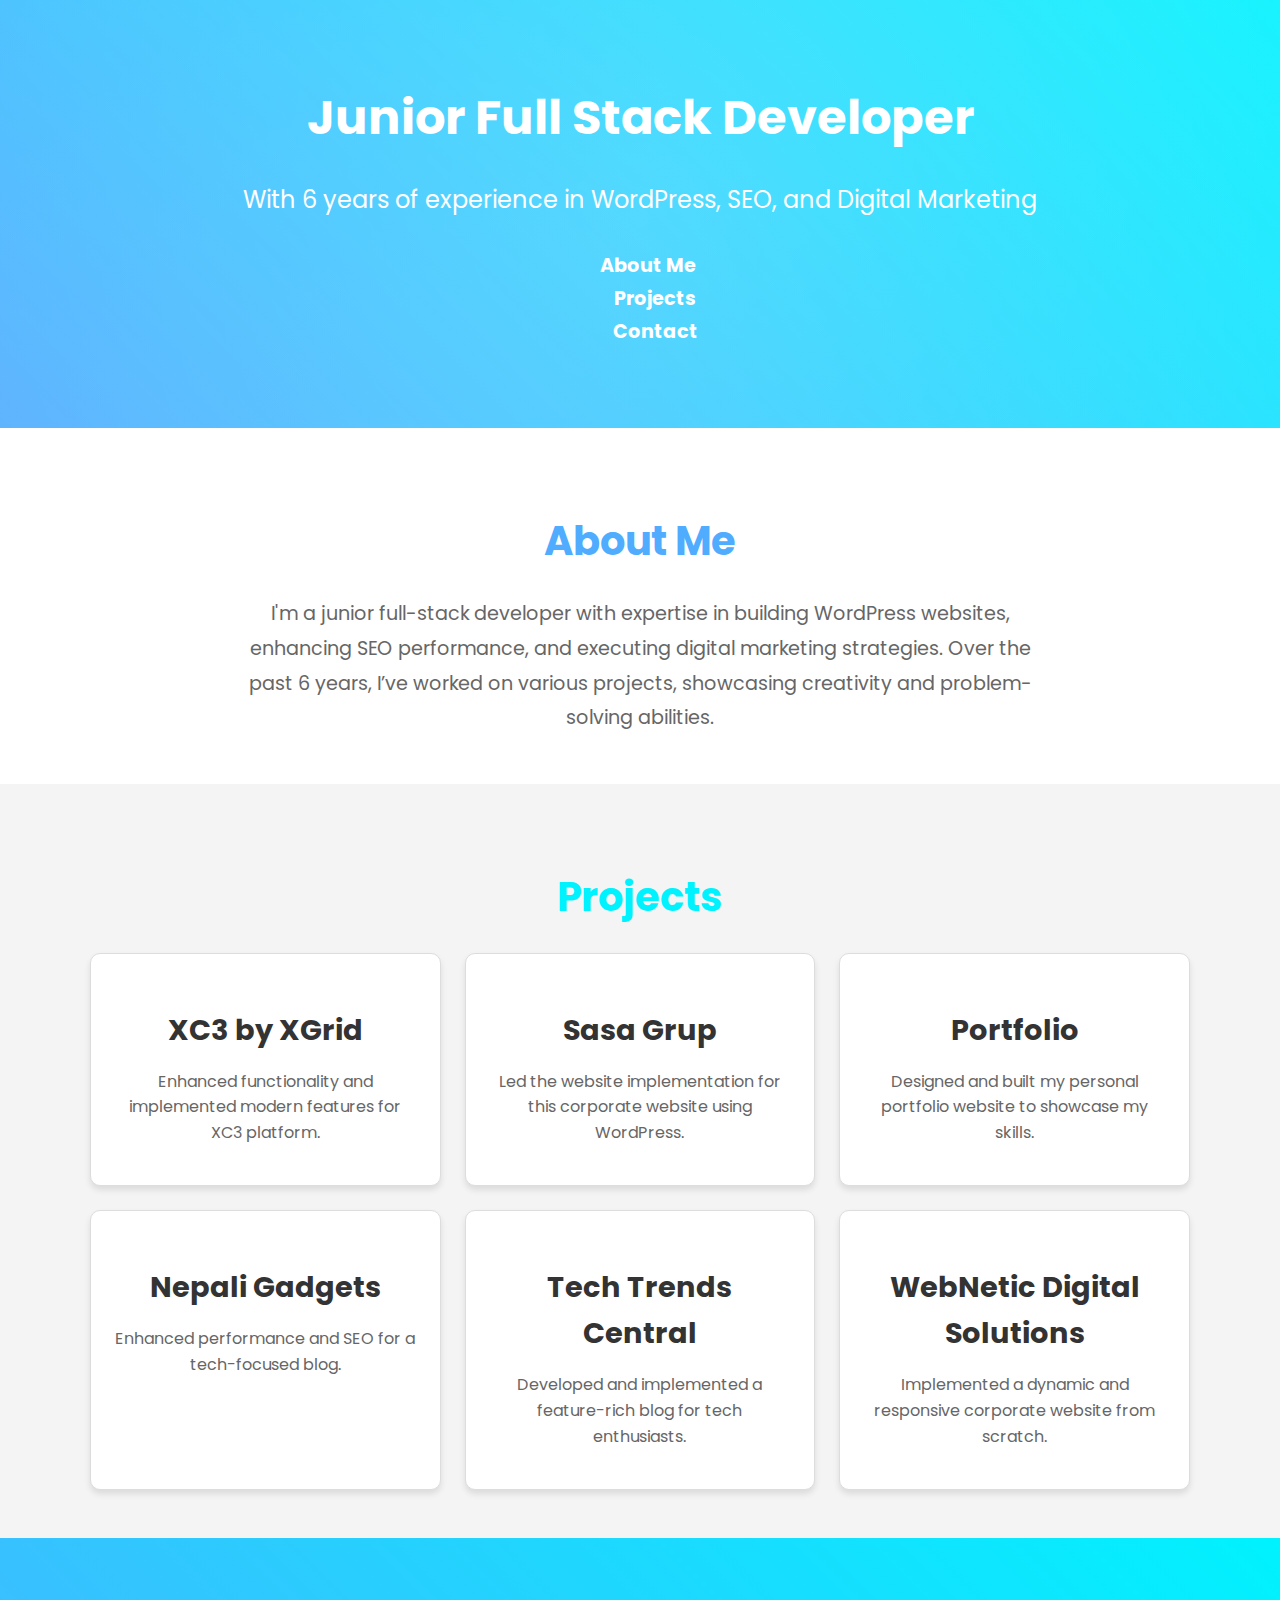
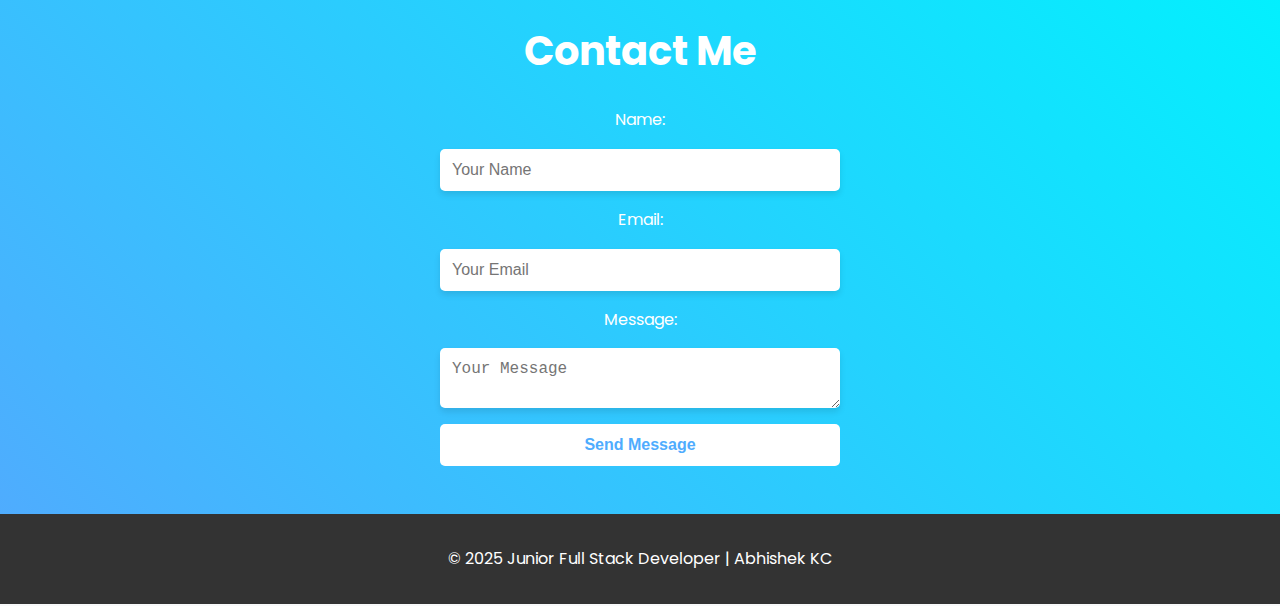
==== index.html @ 3042a98d "Initial commit: Portfolio Website" ====
<!DOCTYPE html>
<html lang="en">
<head>
  <meta charset="UTF-8">
  <meta name="viewport" content="width=device-width, initial-scale=1.0">
  <title>My Portfolio</title>
  <link rel="stylesheet" href="style.css">
  <link href="https://fonts.googleapis.com/css2?family=Poppins:wght@300;400;600&display=swap" rel="stylesheet">
</head>
<body>
  <header>
    <div class="container">
      <h1>Junior Full Stack Developer</h1>
      <p>With 6 years of experience in WordPress, SEO, and Digital Marketing</p>
      <nav>
        <a href="#about">About Me</a>
        <a href="#projects">Projects</a>
        <a href="#contact">Contact</a>
      </nav>
    </div>
  </header>

  <section id="about" class="about">
    <div class="container">
      <h2>About Me</h2>
      <p>
        I'm a junior full-stack developer with expertise in building WordPress websites, enhancing SEO performance, and executing digital marketing strategies. 
        Over the past 6 years, I’ve worked on various projects, showcasing creativity and problem-solving abilities.
      </p>
    </div>
  </section>

  <section id="projects" class="projects">
    <div class="container">
      <h2>Projects</h2>
      <div class="project-list">
        <div class="project">
          <h3>XC3 by XGrid</h3>
          <p>Enhanced functionality and implemented modern features for XC3 platform.</p>
        </div>
        <div class="project">
          <h3>Sasa Grup</h3>
          <p>Led the website implementation for this corporate website using WordPress.</p>
        </div>
        <div class="project">
          <h3>Portfolio</h3>
          <p>Designed and built my personal portfolio website to showcase my skills.</p>
        </div>
        <div class="project">
          <h3>Nepali Gadgets</h3>
          <p>Enhanced performance and SEO for a tech-focused blog.</p>
        </div>
        <div class="project">
          <h3>Tech Trends Central</h3>
          <p>Developed and implemented a feature-rich blog for tech enthusiasts.</p>
        </div>
        <div class="project">
          <h3>WebNetic Digital Solutions</h3>
          <p>Implemented a dynamic and responsive corporate website from scratch.</p>
        </div>
      </div>
    </div>
  </section>

  <section id="contact" class="contact">
    <div class="container">
      <h2>Contact Me</h2>
      <form>
        <label for="name">Name:</label>
        <input type="text" id="name" placeholder="Your Name" required>
        
        <label for="email">Email:</label>
        <input type="email" id="email" placeholder="Your Email" required>
        
        <label for="message">Message:</label>
        <textarea id="message" placeholder="Your Message" required></textarea>
        
        <button type="submit">Send Message</button>
      </form>
    </div>
  </section>

  <footer>
    <p>&copy; 2025 Junior Full Stack Developer | Abhishek KC</p>
  </footer>

  <script src="script.js"></script>
</body>
</html>
---- style.css ----
/* General Styling */
body {
    font-family: 'Poppins', sans-serif;
    margin: 0;
    padding: 0;
    line-height: 1.6;
    color: #333;
    background: #f8f9fa;
  }
  
  .container {
    width: 90%;
    max-width: 1100px;
    margin: auto;
  }
  
  /* Header */
  header {
    background: linear-gradient(45deg, #4facfe, #00f2fe);
    color: white;
    text-align: center;
    padding: 3rem 0;
    position: relative;
    overflow: hidden;
  }
  
  header h1 {
    font-size: 3rem;
    margin-bottom: 0.5rem;
    animation: fadeInDown 1s ease-out;
  }
  
  header p {
    font-size: 1.5rem;
    margin-bottom: 2rem;
    animation: fadeInUp 1.5s ease-out;
  }
  
  header nav a {
    color: white;
    text-decoration: none;
    margin: 0 15px;
    font-weight: bold;
    font-size: 1.2rem;
    transition: all 0.3s ease;
    position: relative;
  }
  
  header nav a:hover {
    color: #333;
    transform: scale(1.1);
  }
  
  header nav a::after {
    content: '';
    display: block;
    width: 0;
    height: 2px;
    background: white;
    transition: width 0.3s;
    margin: auto;
  }
  
  header nav a:hover::after {
    width: 100%;
  }
  
  header::before {
    content: '';
    position: absolute;
    top: 0;
    left: 50%;
    width: 200%;
    height: 100%;
    background: radial-gradient(circle, rgba(255, 255, 255, 0.2), transparent);
    transform: translateX(-50%);
    animation: pulse 5s infinite;
    pointer-events: none;
  }
  
  /* About Section */
  .about {
    background: #fff;
    padding: 3rem 0;
    text-align: center;
    position: relative;
  }
  
  .about h2 {
    font-size: 2.5rem;
    color: #4facfe;
    margin-bottom: 1.5rem;
    animation: fadeInDown 1s ease;
  }
  
  .about p {
    font-size: 1.2rem;
    color: #666;
    line-height: 1.8;
    max-width: 800px;
    margin: auto;
    animation: fadeInUp 1.5s ease;
  }
  
  /* Projects Section */
  .projects {
    padding: 3rem 0;
    text-align: center;
    background: #f4f4f4;
    position: relative;
  }
  
  .projects h2 {
    font-size: 2.5rem;
    color: #00f2fe;
    margin-bottom: 1.5rem;
    animation: fadeInDown 1s ease;
  }
  
  .project-list {
    display: grid;
    grid-template-columns: repeat(auto-fit, minmax(300px, 1fr));
    gap: 1.5rem;
  }
  
  .project {
    background: white;
    padding: 1.5rem;
    border: 1px solid #ddd;
    box-shadow: 0 4px 6px rgba(0, 0, 0, 0.1);
    transition: transform 0.3s, box-shadow 0.3s;
    position: relative;
    overflow: hidden;
    border-radius: 10px;
  }
  
  .project:hover {
    transform: scale(1.05);
    box-shadow: 0 8px 15px rgba(0, 0, 0, 0.2);
  }
  
  .project h3 {
    font-size: 1.8rem;
    color: #333;
    margin-bottom: 0.8rem;
  }
  
  .project p {
    color: #666;
  }
  
  .project::before {
    content: '';
    position: absolute;
    top: 0;
    left: -100%;
    width: 100%;
    height: 100%;
    background: linear-gradient(120deg, rgba(79, 172, 254, 0.3), rgba(0, 242, 254, 0.3));
    transition: all 0.5s ease;
  }
  
  .project:hover::before {
    left: 0;
  }
  
  /* Contact Section */
  .contact {
    background: linear-gradient(45deg, #4facfe, #00f2fe);
    padding: 3rem 0;
    text-align: center;
    color: white;
  }
  
  .contact h2 {
    font-size: 2.5rem;
    margin-bottom: 1.5rem;
    animation: fadeInDown 1s ease;
  }
  
  form {
    max-width: 400px;
    margin: auto;
    display: flex;
    flex-direction: column;
    gap: 1rem;
  }
  
  form input, form textarea, form button {
    padding: 12px;
    font-size: 1rem;
    border: none;
    border-radius: 5px;
  }
  
  form input, form textarea {
    box-shadow: 0 4px 6px rgba(0, 0, 0, 0.1);
    transition: box-shadow 0.3s;
  }
  
  form input:focus, form textarea:focus {
    box-shadow: 0 8px 12px rgba(0, 0, 0, 0.2);
  }
  
  form button {
    background: white;
    color: #4facfe;
    font-weight: bold;
    cursor: pointer;
    transition: background 0.3s, color 0.3s;
  }
  
  form button:hover {
    background: #4facfe;
    color: white;
  }
  
  /* Footer */
  footer {
    text-align: center;
    padding: 1rem;
    background: #333;
    color: white;
    font-size: 1rem;
    position: relative;
  }
  
  /* Animations */
  @keyframes fadeInDown {
    from {
      opacity: 0;
      transform: translateY(-20px);
    }
    to {
      opacity: 1;
      transform: translateY(0);
    }
  }
  
  @keyframes fadeInUp {
    from {
      opacity: 0;
      transform: translateY(20px);
    }
    to {
      opacity: 1;
      transform: translateY(0);
    }
  }
  
  @keyframes pulse {
    0% {
      transform: translateX(-50%) scale(1);
    }
    50% {
      transform: translateX(-50%) scale(1.05);
    }
    100% {
      transform: translateX(-50%) scale(1);
    }
  }
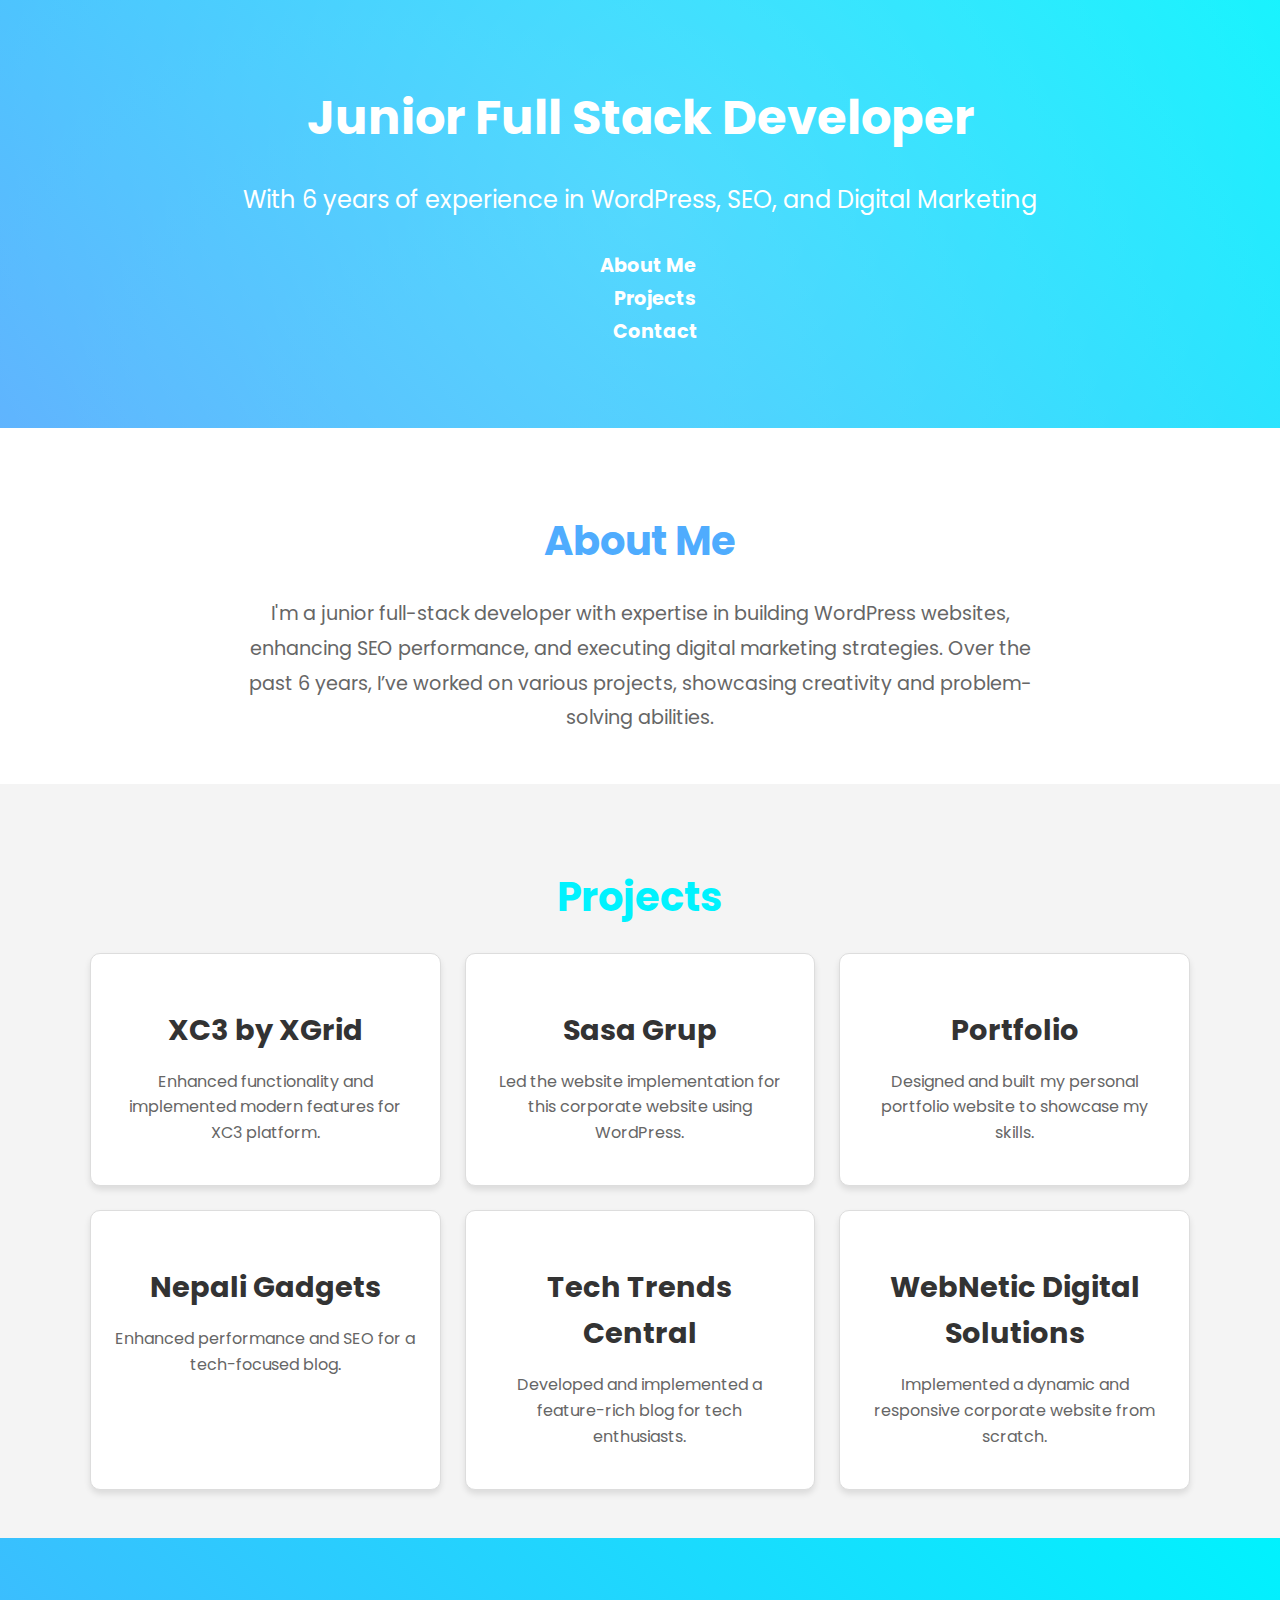
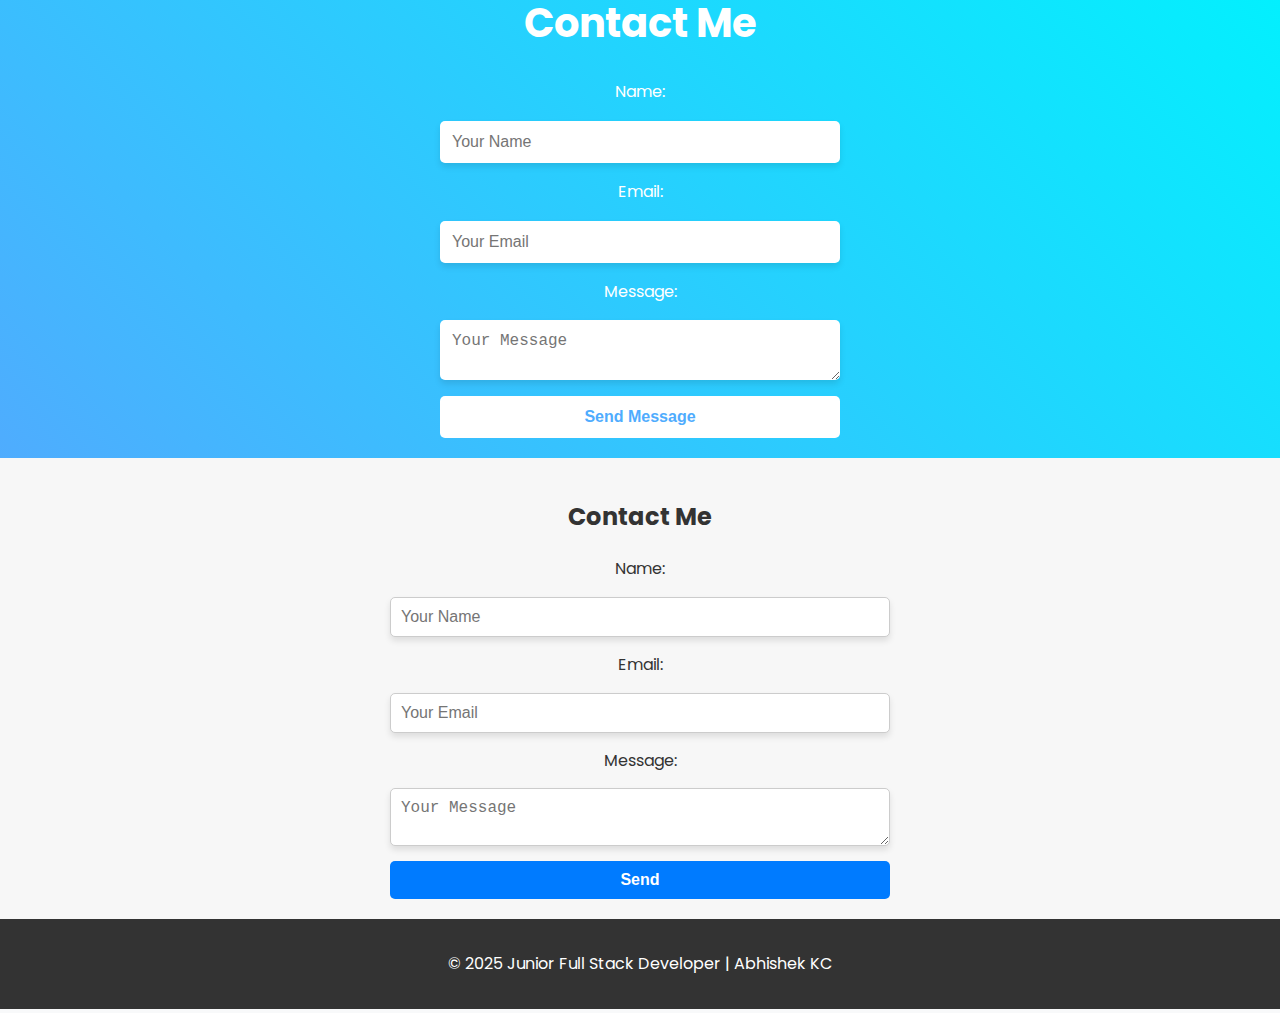
==== commit a435bf2c: "Added contact form to portfolio" ====
--- a/index.html
+++ b/index.html
@@ -80,6 +80,22 @@
     </div>
   </section>
 
+  <section id="contact">
+    <h2>Contact Me</h2>
+    <form id="contact-form" action="https://formspree.io/f/{your_form_id}" method="POST">
+        <label for="name">Name:</label>
+        <input type="text" id="name" name="name" placeholder="Your Name" required>
+
+        <label for="email">Email:</label>
+        <input type="email" id="email" name="email" placeholder="Your Email" required>
+
+        <label for="message">Message:</label>
+        <textarea id="message" name="message" placeholder="Your Message" required></textarea>
+
+        <button type="submit">Send</button>
+    </form>
+</section>
+
   <footer>
     <p>&copy; 2025 Junior Full Stack Developer | Abhishek KC</p>
   </footer>
--- a/style.css
+++ b/style.css
@@ -259,4 +259,36 @@
       transform: translateX(-50%) scale(1);
     }
   }
-  +  
+  #contact {
+    padding: 20px;
+    background-color: #f7f7f7;
+    text-align: center;
+}
+
+#contact-form {
+    max-width: 500px;
+    margin: 0 auto;
+    display: flex;
+    flex-direction: column;
+    gap: 15px;
+}
+
+#contact-form input, #contact-form textarea {
+    padding: 10px;
+    border: 1px solid #ccc;
+    border-radius: 5px;
+}
+
+#contact-form button {
+    padding: 10px;
+    background-color: #007bff;
+    color: white;
+    border: none;
+    border-radius: 5px;
+    cursor: pointer;
+}
+
+#contact-form button:hover {
+    background-color: #0056b3;
+}
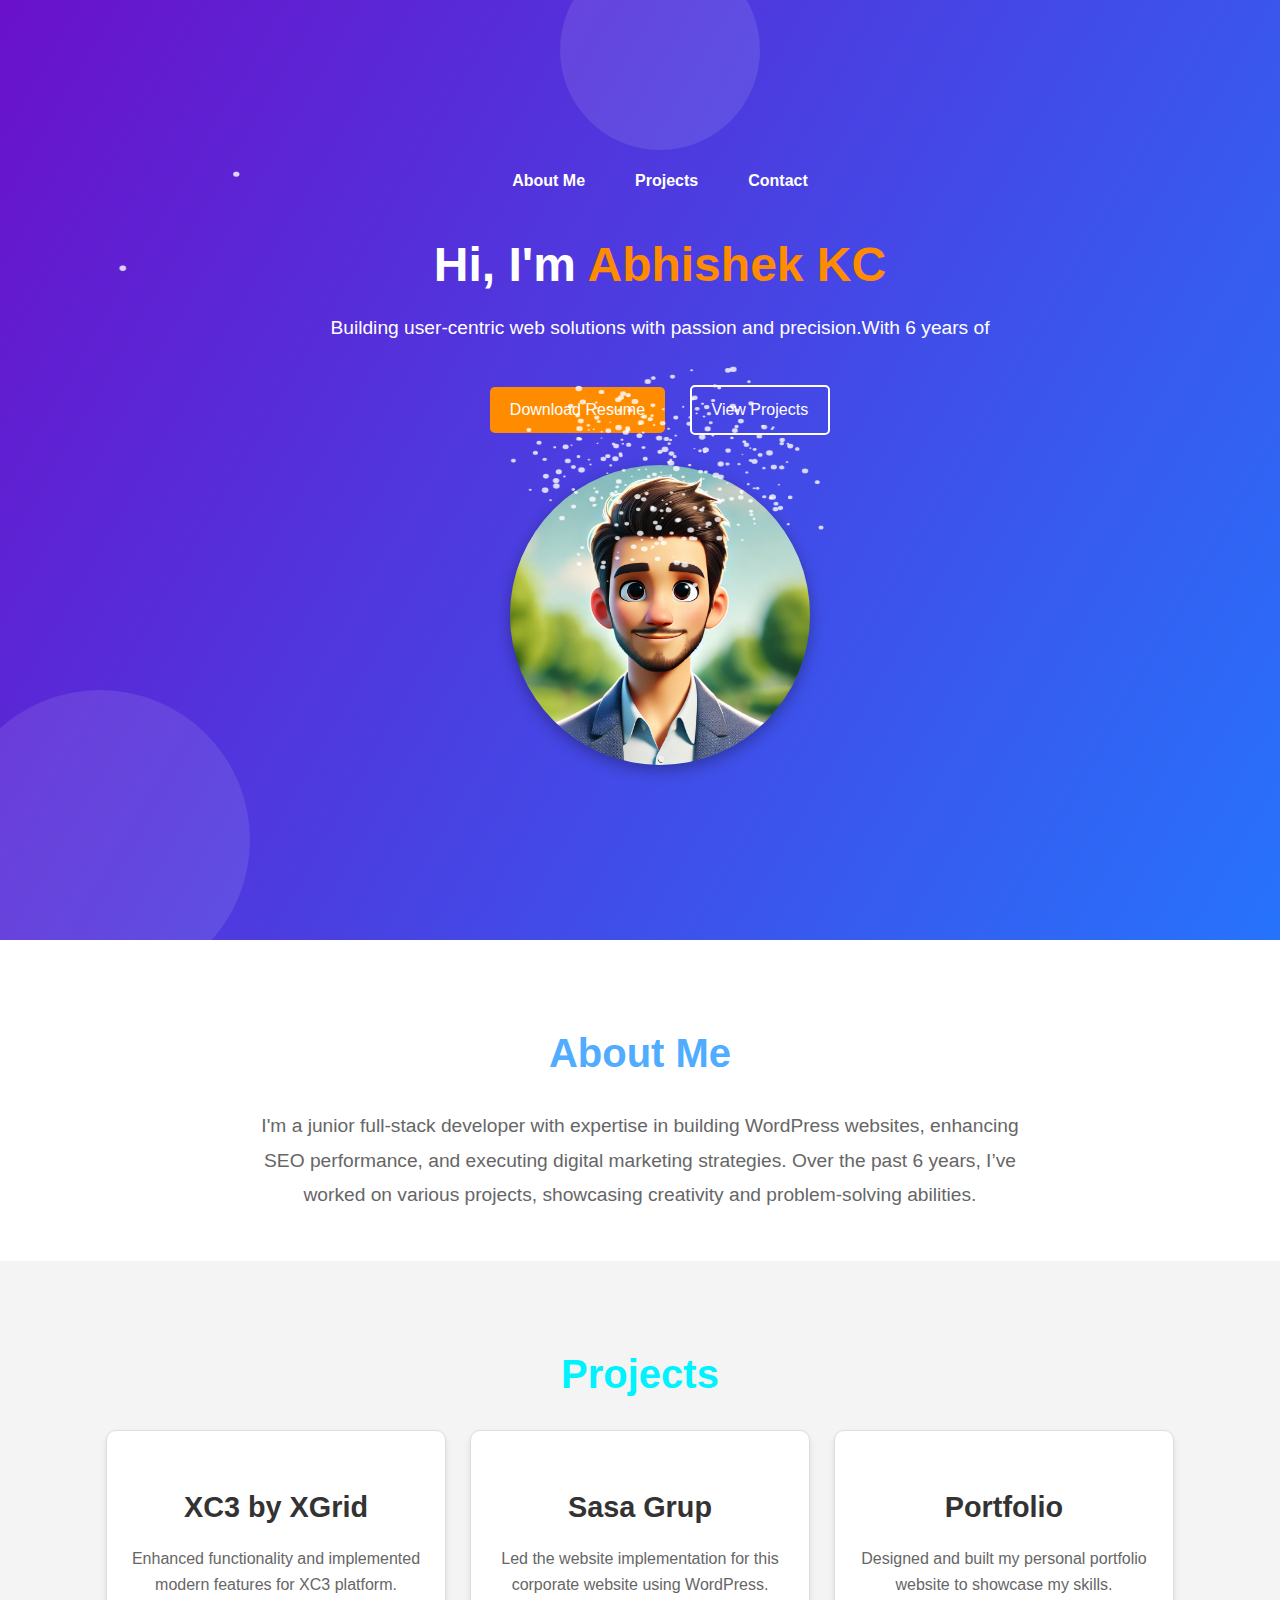
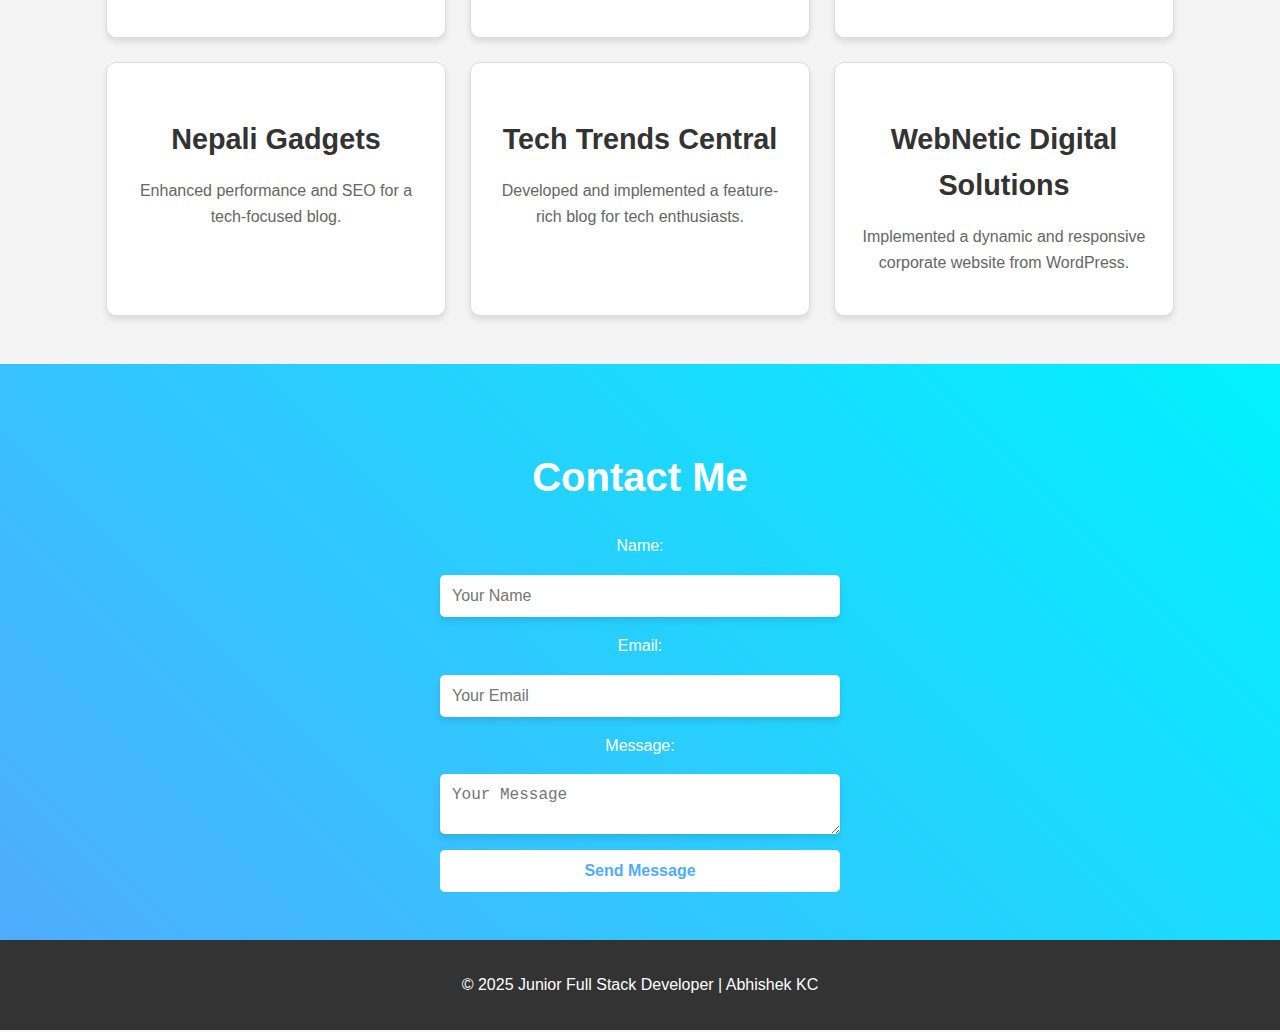
==== commit 82df73a9: "Added particle.js for bubble hovering effect" ====
--- a/index.html
+++ b/index.html
@@ -8,17 +8,41 @@
   <link href="https://fonts.googleapis.com/css2?family=Poppins:wght@300;400;600&display=swap" rel="stylesheet">
 </head>
 <body>
-  <header>
-    <div class="container">
-      <h1>Junior Full Stack Developer</h1>
-      <p>With 6 years of experience in WordPress, SEO, and Digital Marketing</p>
-      <nav>
-        <a href="#about">About Me</a>
-        <a href="#projects">Projects</a>
-        <a href="#contact">Contact</a>
-      </nav>
+  <header class="hero">
+  <div class="container">
+    <canvas id="main-canvas"></canvas>
+    <canvas id="text-canvas"></canvas>
+    <!-- Navigation -->
+    <nav class="navbar">
+      <a href="#about">About Me</a>
+      <a href="#projects">Projects</a>
+      <a href="#contact">Contact</a>
+    </nav>
+
+    <!-- Hero Content -->
+    <div class="hero-content">
+      <h1>Hi, I'm <span>Abhishek KC</span></h1>
+      <p class="tagline" id="typewriter-text">Building user-centric web solutions with passion and precision.</p>
+      <div class="cta-buttons">
+        <a href="resume.pdf" class="btn primary-btn" download>Download Resume</a>
+        <a href="#projects" class="btn secondary-btn">View Projects</a>
+      </div>
     </div>
-  </header>
+
+    <!-- Hero Image -->
+    <div class="hero-image">
+      <img src="images/abhishek-kc-animated.webp" alt="Abhishek KC" />
+    </div>
+    <!-- Interactive Bubbles -->
+    <div class="bubbles">
+      <div class="bubble"></div>
+      <div class="bubble"></div>
+      <div class="bubble"></div>
+      <div class="bubble"></div>
+      <div class="bubble"></div>
+    </div>
+  </div>
+</header>
 
   <section id="about" class="about">
     <div class="container">
@@ -56,7 +80,7 @@
         </div>
         <div class="project">
           <h3>WebNetic Digital Solutions</h3>
-          <p>Implemented a dynamic and responsive corporate website from scratch.</p>
+          <p>Implemented a dynamic and responsive corporate website from WordPress.</p>
         </div>
       </div>
     </div>
@@ -80,26 +104,11 @@
     </div>
   </section>
 
-  <section id="contact">
-    <h2>Contact Me</h2>
-    <form id="contact-form" action="https://formspree.io/f/{your_form_id}" method="POST">
-        <label for="name">Name:</label>
-        <input type="text" id="name" name="name" placeholder="Your Name" required>
-
-        <label for="email">Email:</label>
-        <input type="email" id="email" name="email" placeholder="Your Email" required>
-
-        <label for="message">Message:</label>
-        <textarea id="message" name="message" placeholder="Your Message" required></textarea>
-
-        <button type="submit">Send</button>
-    </form>
-</section>
-
   <footer>
     <p>&copy; 2025 Junior Full Stack Developer | Abhishek KC</p>
   </footer>
 
   <script src="script.js"></script>
+  <script src="particle.js"></script>
 </body>
 </html>
--- a/style.css
+++ b/style.css
@@ -1,294 +1,403 @@
 /* General Styling */
 body {
-    font-family: 'Poppins', sans-serif;
-    margin: 0;
-    padding: 0;
-    line-height: 1.6;
-    color: #333;
-    background: #f8f9fa;
+  font-family: 'Poppins', sans-serif;
+  margin: 0;
+  padding: 0;
+  line-height: 1.6;
+  color: #333;
+  background: #f8f9fa;
+  overflow-x: hidden; /* Prevents horizontal scrolling */
+}
+
+.container {
+  width: 90%;
+  max-width: 1100px;
+  margin: auto;
+  padding: 0 1rem; /* Prevents overflow if width shrinks */
+  box-sizing: border-box; /* Ensures padding doesn't cause overflow */
+}
+
+/* Header */
+header {
+  background: linear-gradient(45deg, #4facfe, #00f2fe);
+  color: white;
+  text-align: center;
+  padding: 3rem 0;
+  position: relative;
+  width: 100%;
+}
+
+header h1 {
+  font-size: 3rem;
+  margin-bottom: 0.5rem;
+}
+
+header p {
+  font-size: 1.5rem;
+  margin-bottom: 2rem;
+}
+
+header nav a {
+  color: white;
+  text-decoration: none;
+  margin: 0 15px;
+  font-weight: bold;
+  font-size: 1.2rem;
+  transition: all 0.3s ease;
+  position: relative;
+}
+
+header nav a:hover {
+  color: #333;
+  transform: scale(1.1);
+}
+
+header nav a::after {
+  content: '';
+  display: block;
+  width: 0;
+  height: 2px;
+  background: white;
+  transition: width 0.3s;
+  margin: auto;
+}
+
+header nav a:hover::after {
+  width: 100%;
+}
+
+header::before {
+  content: '';
+  position: absolute;
+  top: 0;
+  left: 50%;
+  width: 200%;
+  height: 100%;
+  background: radial-gradient(circle, rgba(255, 255, 255, 0.2), transparent);
+  transform: translateX(-50%);
+  animation: pulse 5s infinite;
+  pointer-events: none;
+}
+
+/* About Section */
+.about {
+  background: #fff;
+  padding: 3rem 0;
+  text-align: center;
+}
+
+.about h2 {
+  font-size: 2.5rem;
+  color: #4facfe;
+  margin-bottom: 1.5rem;
+}
+
+.about p {
+  font-size: 1.2rem;
+  color: #666;
+  line-height: 1.8;
+  max-width: 800px;
+  margin: auto;
+}
+
+/* Projects Section */
+.projects {
+  padding: 3rem 0;
+  text-align: center;
+  background: #f4f4f4;
+}
+
+.projects h2 {
+  font-size: 2.5rem;
+  color: #00f2fe;
+  margin-bottom: 1.5rem;
+}
+
+.project-list {
+  display: grid;
+  grid-template-columns: repeat(auto-fit, minmax(300px, 1fr));
+  gap: 1.5rem;
+  width: 100%;
+  box-sizing: border-box; /* Prevents overflow */
+}
+
+.project {
+  background: white;
+  padding: 1.5rem;
+  border: 1px solid #ddd;
+  box-shadow: 0 4px 6px rgba(0, 0, 0, 0.1);
+  transition: transform 0.3s, box-shadow 0.3s;
+  position: relative;
+  border-radius: 10px;
+  overflow: hidden; /* Prevents any content from overflowing when the scale effect happens */
+}
+
+.project:hover {
+  transform: scale(1.03); /* Slightly less scaling to avoid misalignment */
+  box-shadow: 0 8px 15px rgba(0, 0, 0, 0.2);
+}
+
+.project h3 {
+  font-size: 1.8rem;
+  color: #333;
+  margin-bottom: 0.8rem;
+}
+
+.project p {
+  color: #666;
+}
+
+.project::before {
+  content: '';
+  position: absolute;
+  top: 0;
+  left: -100%;
+  width: 100%;
+  height: 100%;
+  background: linear-gradient(120deg, rgba(79, 172, 254, 0.3), rgba(0, 242, 254, 0.3));
+  transition: all 0.5s ease;
+}
+
+.project:hover::before {
+  left: 0;
+}
+
+/* Contact Section */
+.contact {
+  background: linear-gradient(45deg, #4facfe, #00f2fe);
+  padding: 3rem 0;
+  text-align: center;
+  color: white;
+}
+
+.contact h2 {
+  font-size: 2.5rem;
+  margin-bottom: 1.5rem;
+}
+
+form {
+  max-width: 400px;
+  margin: auto;
+  display: flex;
+  flex-direction: column;
+  gap: 1rem;
+}
+
+form input, form textarea, form button {
+  padding: 12px;
+  font-size: 1rem;
+  border: none;
+  border-radius: 5px;
+}
+
+form input, form textarea {
+  box-shadow: 0 4px 6px rgba(0, 0, 0, 0.1);
+  transition: box-shadow 0.3s;
+}
+
+form input:focus, form textarea:focus {
+  box-shadow: 0 8px 12px rgba(0, 0, 0, 0.2);
+}
+
+form button {
+  background: white;
+  color: #4facfe;
+  font-weight: bold;
+  cursor: pointer;
+  transition: background 0.3s, color 0.3s;
+}
+
+form button:hover {
+  background: #4facfe;
+  color: white;
+}
+
+/* Footer */
+footer {
+  text-align: center;
+  padding: 1rem;
+  background: #333;
+  color: white;
+  font-size: 1rem;
+  position: relative;
+}
+
+/* Animations */
+@keyframes fadeInDown {
+  from { opacity: 0; transform: translateY(-20px); }
+  to { opacity: 1; transform: translateY(0); }
+}
+
+@keyframes fadeInUp {
+  from { opacity: 0; transform: translateY(20px); }
+  to { opacity: 1; transform: translateY(0); }
+}
+
+@keyframes pulse {
+  0% { transform: translateX(-50%) scale(1); }
+  50% { transform: translateX(-50%) scale(1.05); }
+  100% { transform: translateX(-50%) scale(1); }
+}
+
+/* General Styles */
+body {
+  margin: 0;
+  font-family: 'Arial', sans-serif;
+  color: #333;
+}
+
+.hero {
+  display: flex;
+  flex-direction: column;
+  align-items: center;
+  justify-content: center;
+  background: linear-gradient(120deg, #6a11cb, #2575fc); /* Gradient background */
+  color: white;
+  min-height: 100vh;
+  padding: 20px;
+}
+
+/* Navigation Bar */
+.navbar {
+  display: flex;
+  justify-content: center;
+  gap: 20px;
+  margin-bottom: 20px;
+}
+
+.navbar a {
+  text-decoration: none;
+  color: white;
+  font-size: 1rem;
+  font-weight: bold;
+  transition: color 0.3s;
+}
+
+.navbar a:hover {
+  color: #ff8c00;
+}
+
+/* Hero Content */
+.hero-content {
+  text-align: center;
+  margin-bottom: 20px;
+}
+
+.hero-content h1 {
+  font-size: 3rem;
+  font-weight: 700;
+}
+
+.hero-content h1 span {
+  color: #ff8c00;
+}
+
+.tagline {
+  font-size: 1.2rem;
+  margin-top: 10px;
+  line-height: 1.5;
+}
+
+.cta-buttons .btn {
+  display: inline-block;
+  padding: 10px 20px;
+  margin: 10px;
+  font-size: 1rem;
+  text-decoration: none;
+  border-radius: 5px;
+  transition: all 0.3s ease;
+}
+
+.primary-btn {
+  background: #ff8c00;
+  color: white;
+}
+
+.primary-btn:hover {
+  background: #e67e22;
+}
+
+.secondary-btn {
+  background: transparent;
+  color: white;
+  border: 2px solid white;
+}
+
+.secondary-btn:hover {
+  background: white;
+  color: #2575fc;
+}
+
+/* Hero Image */
+.hero-image img {
+  max-width: 300px;
+  border-radius: 50%;
+  box-shadow: 0 5px 15px rgba(0, 0, 0, 0.3);
+}
+
+/* Responsive Design */
+@media (max-width: 768px) {
+  .hero-content h1 {
+    font-size: 2.5rem;
   }
-  
-  .container {
-    width: 90%;
-    max-width: 1100px;
-    margin: auto;
+
+  .hero-image img {
+    max-width: 80%;
   }
-  
-  /* Header */
-  header {
-    background: linear-gradient(45deg, #4facfe, #00f2fe);
-    color: white;
-    text-align: center;
-    padding: 3rem 0;
-    position: relative;
-    overflow: hidden;
-  }
-  
-  header h1 {
-    font-size: 3rem;
-    margin-bottom: 0.5rem;
-    animation: fadeInDown 1s ease-out;
-  }
-  
-  header p {
-    font-size: 1.5rem;
-    margin-bottom: 2rem;
-    animation: fadeInUp 1.5s ease-out;
-  }
-  
-  header nav a {
-    color: white;
-    text-decoration: none;
-    margin: 0 15px;
-    font-weight: bold;
-    font-size: 1.2rem;
-    transition: all 0.3s ease;
-    position: relative;
-  }
-  
-  header nav a:hover {
-    color: #333;
-    transform: scale(1.1);
-  }
-  
-  header nav a::after {
-    content: '';
-    display: block;
-    width: 0;
-    height: 2px;
-    background: white;
-    transition: width 0.3s;
-    margin: auto;
-  }
-  
-  header nav a:hover::after {
-    width: 100%;
-  }
-  
-  header::before {
-    content: '';
-    position: absolute;
-    top: 0;
-    left: 50%;
-    width: 200%;
-    height: 100%;
-    background: radial-gradient(circle, rgba(255, 255, 255, 0.2), transparent);
-    transform: translateX(-50%);
-    animation: pulse 5s infinite;
-    pointer-events: none;
-  }
-  
-  /* About Section */
-  .about {
-    background: #fff;
-    padding: 3rem 0;
-    text-align: center;
-    position: relative;
-  }
-  
-  .about h2 {
-    font-size: 2.5rem;
-    color: #4facfe;
-    margin-bottom: 1.5rem;
-    animation: fadeInDown 1s ease;
-  }
-  
-  .about p {
-    font-size: 1.2rem;
-    color: #666;
-    line-height: 1.8;
-    max-width: 800px;
-    margin: auto;
-    animation: fadeInUp 1.5s ease;
-  }
-  
-  /* Projects Section */
-  .projects {
-    padding: 3rem 0;
-    text-align: center;
-    background: #f4f4f4;
-    position: relative;
-  }
-  
-  .projects h2 {
-    font-size: 2.5rem;
-    color: #00f2fe;
-    margin-bottom: 1.5rem;
-    animation: fadeInDown 1s ease;
-  }
-  
-  .project-list {
-    display: grid;
-    grid-template-columns: repeat(auto-fit, minmax(300px, 1fr));
-    gap: 1.5rem;
-  }
-  
-  .project {
-    background: white;
-    padding: 1.5rem;
-    border: 1px solid #ddd;
-    box-shadow: 0 4px 6px rgba(0, 0, 0, 0.1);
-    transition: transform 0.3s, box-shadow 0.3s;
-    position: relative;
-    overflow: hidden;
-    border-radius: 10px;
-  }
-  
-  .project:hover {
-    transform: scale(1.05);
-    box-shadow: 0 8px 15px rgba(0, 0, 0, 0.2);
-  }
-  
-  .project h3 {
-    font-size: 1.8rem;
-    color: #333;
-    margin-bottom: 0.8rem;
-  }
-  
-  .project p {
-    color: #666;
-  }
-  
-  .project::before {
-    content: '';
-    position: absolute;
-    top: 0;
-    left: -100%;
-    width: 100%;
-    height: 100%;
-    background: linear-gradient(120deg, rgba(79, 172, 254, 0.3), rgba(0, 242, 254, 0.3));
-    transition: all 0.5s ease;
-  }
-  
-  .project:hover::before {
-    left: 0;
-  }
-  
-  /* Contact Section */
-  .contact {
-    background: linear-gradient(45deg, #4facfe, #00f2fe);
-    padding: 3rem 0;
-    text-align: center;
-    color: white;
-  }
-  
-  .contact h2 {
-    font-size: 2.5rem;
-    margin-bottom: 1.5rem;
-    animation: fadeInDown 1s ease;
-  }
-  
-  form {
-    max-width: 400px;
-    margin: auto;
-    display: flex;
-    flex-direction: column;
-    gap: 1rem;
-  }
-  
-  form input, form textarea, form button {
-    padding: 12px;
-    font-size: 1rem;
-    border: none;
-    border-radius: 5px;
-  }
-  
-  form input, form textarea {
-    box-shadow: 0 4px 6px rgba(0, 0, 0, 0.1);
-    transition: box-shadow 0.3s;
-  }
-  
-  form input:focus, form textarea:focus {
-    box-shadow: 0 8px 12px rgba(0, 0, 0, 0.2);
-  }
-  
-  form button {
-    background: white;
-    color: #4facfe;
-    font-weight: bold;
-    cursor: pointer;
-    transition: background 0.3s, color 0.3s;
-  }
-  
-  form button:hover {
-    background: #4facfe;
-    color: white;
-  }
-  
-  /* Footer */
-  footer {
-    text-align: center;
-    padding: 1rem;
-    background: #333;
-    color: white;
-    font-size: 1rem;
-    position: relative;
-  }
-  
-  /* Animations */
-  @keyframes fadeInDown {
-    from {
-      opacity: 0;
-      transform: translateY(-20px);
-    }
-    to {
-      opacity: 1;
-      transform: translateY(0);
-    }
-  }
-  
-  @keyframes fadeInUp {
-    from {
-      opacity: 0;
-      transform: translateY(20px);
-    }
-    to {
-      opacity: 1;
-      transform: translateY(0);
-    }
-  }
-  
-  @keyframes pulse {
-    0% {
-      transform: translateX(-50%) scale(1);
-    }
-    50% {
-      transform: translateX(-50%) scale(1.05);
-    }
-    100% {
-      transform: translateX(-50%) scale(1);
-    }
-  }
-  
-  #contact {
-    padding: 20px;
-    background-color: #f7f7f7;
-    text-align: center;
-}
-
-#contact-form {
-    max-width: 500px;
-    margin: 0 auto;
-    display: flex;
-    flex-direction: column;
-    gap: 15px;
-}
-
-#contact-form input, #contact-form textarea {
-    padding: 10px;
-    border: 1px solid #ccc;
-    border-radius: 5px;
-}
-
-#contact-form button {
-    padding: 10px;
-    background-color: #007bff;
-    color: white;
-    border: none;
-    border-radius: 5px;
-    cursor: pointer;
-}
-
-#contact-form button:hover {
-    background-color: #0056b3;
-}
+}
+
+/* Hero content fade-in animation */
+.hero-content {
+  opacity: 0;
+  transform: translateY(20px);
+  transition: opacity 1s ease, transform 1s ease;
+}
+
+.hero-content.fade-in {
+  opacity: 1;
+  transform: translateY(0);
+}
+
+
+.hero::before {
+  content: "";
+  position: absolute;
+  top: -50px;
+  right: -50px;
+  width: 200px;
+  height: 200px;
+  background: rgba(255, 255, 255, 0.1);
+  border-radius: 50%;
+  z-index: 0;
+}
+
+.hero::after {
+  content: "";
+  position: absolute;
+  bottom: -50px;
+  left: -50px;
+  width: 300px;
+  height: 300px;
+  background: rgba(255, 255, 255, 0.1);
+  border-radius: 50%;
+  z-index: 0;
+}
+
+#main-canvas {
+  position: absolute;
+  top: 0;
+  left: 0;
+  width: 100%;
+  height: 100%;
+  z-index: 1;
+}
+
+#text-canvas {
+  display: none;
+}
+
+/* Adjust your existing hero content to appear above the canvas */
+.hero .container {
+  position: relative;
+  z-index: 2;
+}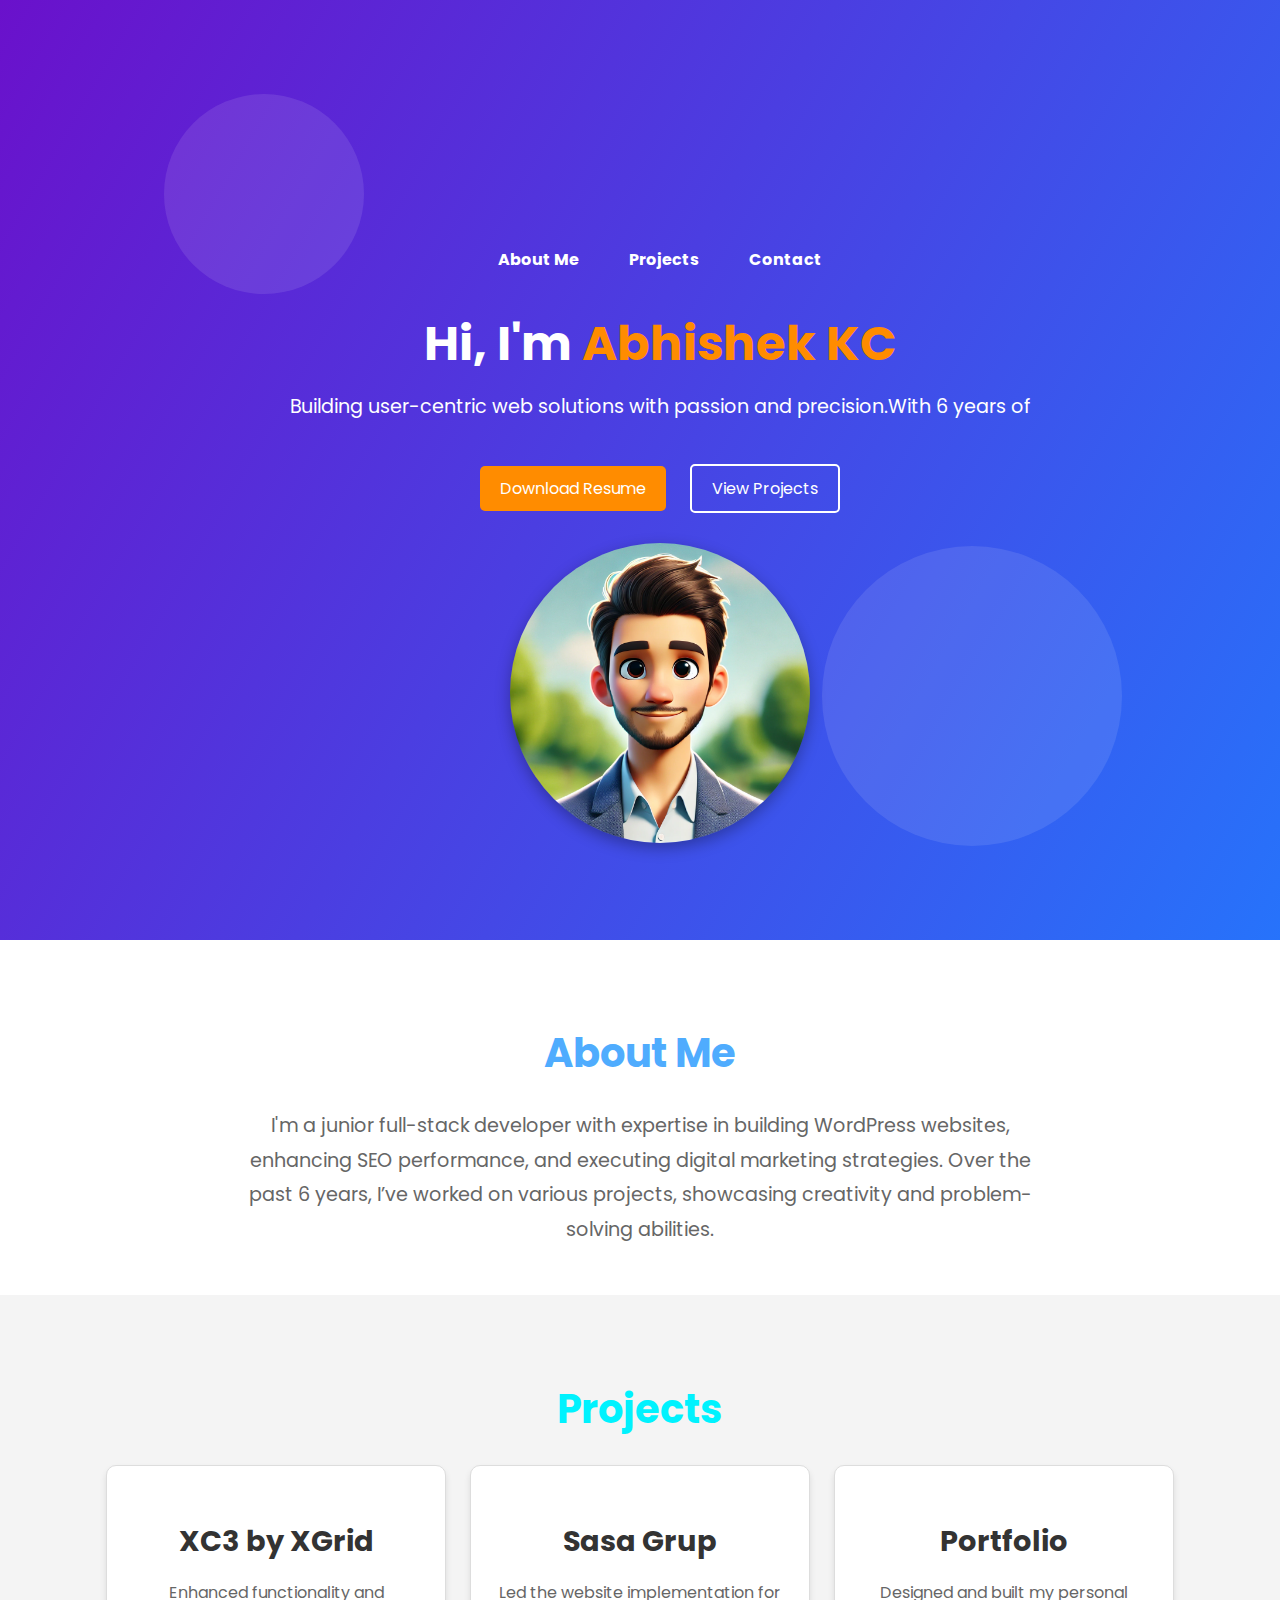
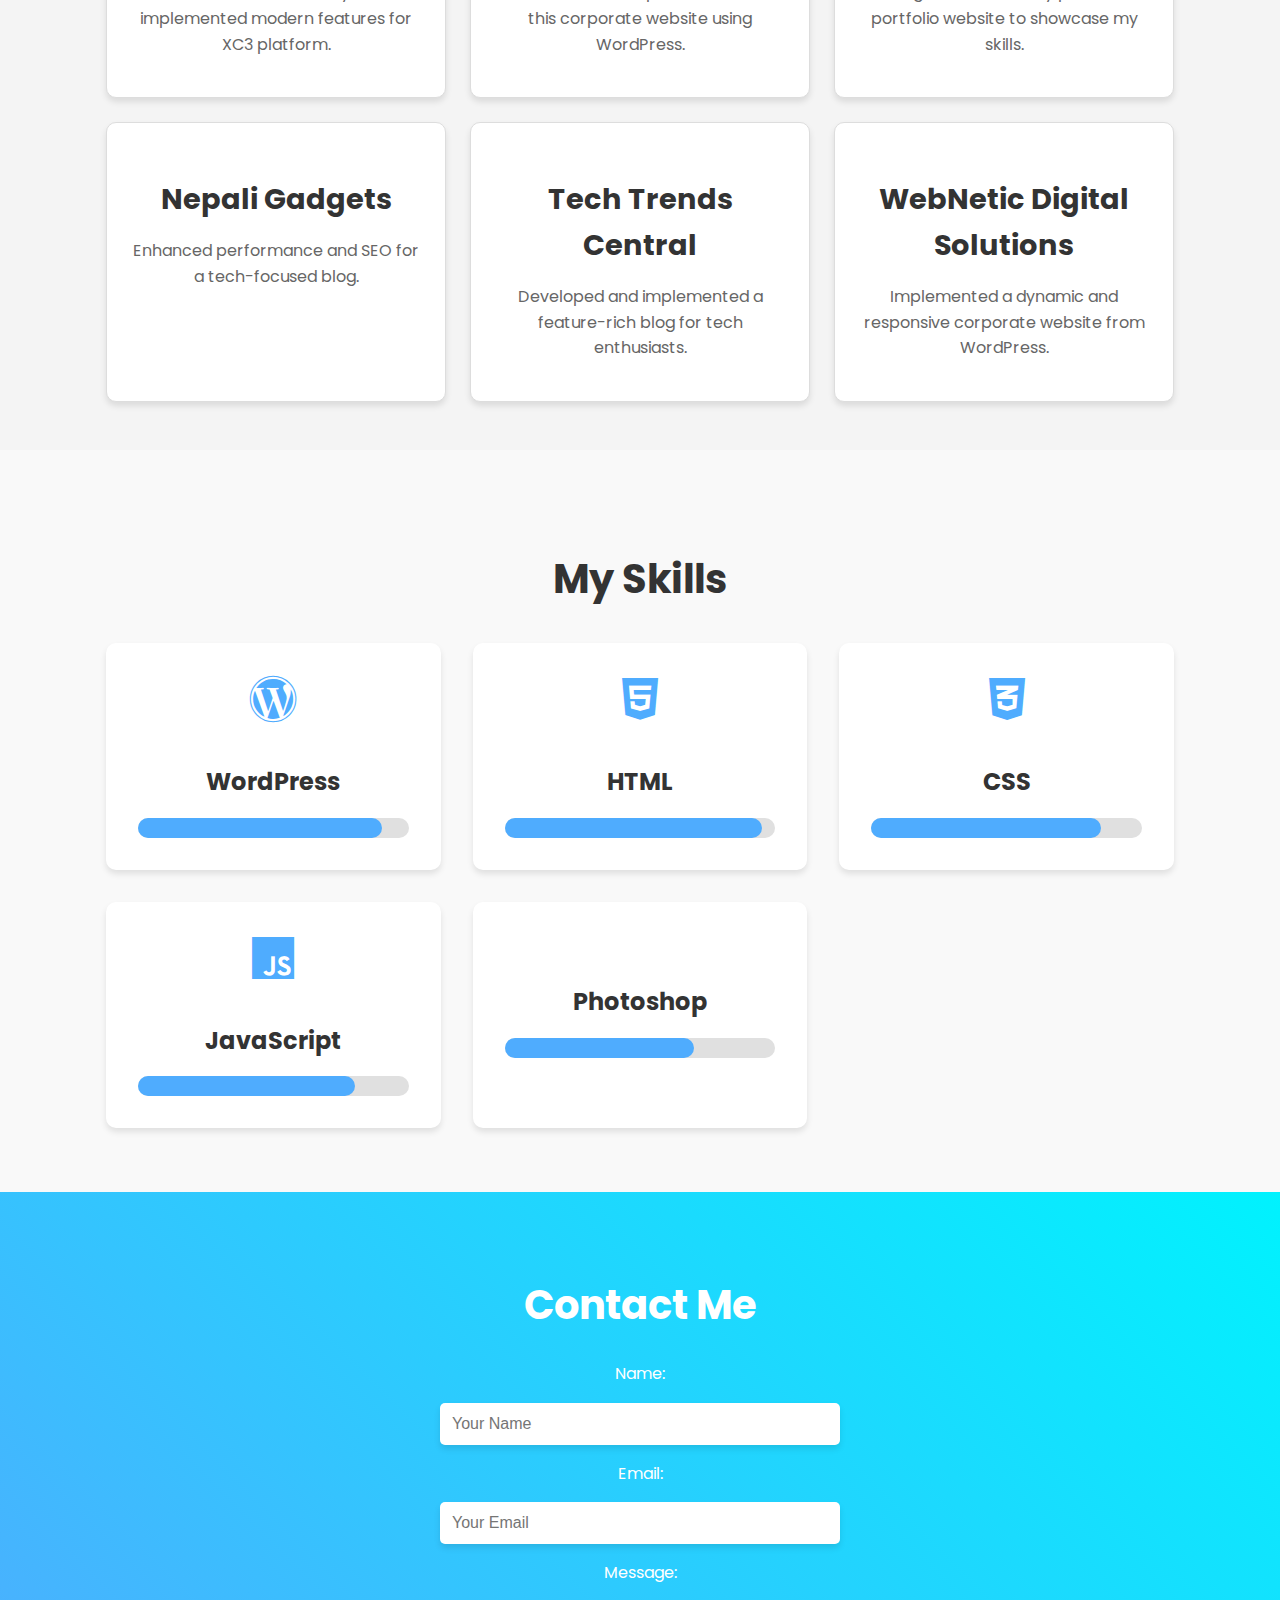
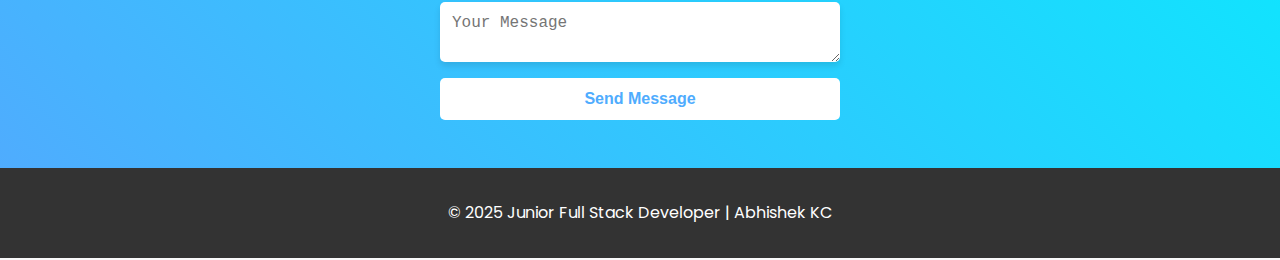
==== commit 1dbe6615: "Added Skill Section" ====
--- a/index.html
+++ b/index.html
@@ -5,6 +5,7 @@
   <meta name="viewport" content="width=device-width, initial-scale=1.0">
   <title>My Portfolio</title>
   <link rel="stylesheet" href="style.css">
+  <link href="https://cdnjs.cloudflare.com/ajax/libs/font-awesome/5.15.3/css/all.min.css" rel="stylesheet">
   <link href="https://fonts.googleapis.com/css2?family=Poppins:wght@300;400;600&display=swap" rel="stylesheet">
 </head>
 <body>
@@ -32,14 +33,6 @@
     <!-- Hero Image -->
     <div class="hero-image">
       <img src="images/abhishek-kc-animated.webp" alt="Abhishek KC" />
-    </div>
-    <!-- Interactive Bubbles -->
-    <div class="bubbles">
-      <div class="bubble"></div>
-      <div class="bubble"></div>
-      <div class="bubble"></div>
-      <div class="bubble"></div>
-      <div class="bubble"></div>
     </div>
   </div>
 </header>
@@ -86,6 +79,59 @@
     </div>
   </section>
 
+  <section id="skills" class="skills">
+    <div class="container">
+      <h2>My Skills</h2>
+      <div class="skills-grid">
+        <!-- Skill Card 1: WordPress -->
+        <div class="skill-card">
+          <i class="fab fa-wordpress"></i>
+          <h3>WordPress</h3>
+          <div class="progress-bar">
+            <div class="progress" style="width: 90%"></div>
+          </div>
+        </div>
+  
+        <!-- Skill Card 2: HTML -->
+        <div class="skill-card">
+          <i class="fab fa-html5"></i>
+          <h3>HTML</h3>
+          <div class="progress-bar">
+            <div class="progress" style="width: 95%"></div>
+          </div>
+        </div>
+  
+        <!-- Skill Card 3: CSS -->
+        <div class="skill-card">
+          <i class="fab fa-css3-alt"></i>
+          <h3>CSS</h3>
+          <div class="progress-bar">
+            <div class="progress" style="width: 85%"></div>
+          </div>
+        </div>
+  
+        <!-- Skill Card 4: JavaScript -->
+        <div class="skill-card">
+          <i class="fab fa-js"></i>
+          <h3>JavaScript</h3>
+          <div class="progress-bar">
+            <div class="progress" style="width: 80%"></div>
+          </div>
+        </div>
+  
+        <!-- Skill Card 5: Photoshop -->
+        <div class="skill-card">
+          <i class="fab fa-photoshop"></i>
+          <h3>Photoshop</h3>
+          <div class="progress-bar">
+            <div class="progress" style="width: 70%"></div>
+          </div>
+        </div>
+      </div>
+    </div>
+  </section>
+  
+
   <section id="contact" class="contact">
     <div class="container">
       <h2>Contact Me</h2>
@@ -109,6 +155,5 @@
   </footer>
 
   <script src="script.js"></script>
-  <script src="particle.js"></script>
 </body>
 </html>
--- a/style.css
+++ b/style.css
@@ -183,19 +183,23 @@
   gap: 1rem;
 }
 
-form input, form textarea, form button {
+form input,
+form textarea,
+form button {
   padding: 12px;
   font-size: 1rem;
   border: none;
   border-radius: 5px;
 }
 
-form input, form textarea {
+form input,
+form textarea {
   box-shadow: 0 4px 6px rgba(0, 0, 0, 0.1);
   transition: box-shadow 0.3s;
 }
 
-form input:focus, form textarea:focus {
+form input:focus,
+form textarea:focus {
   box-shadow: 0 8px 12px rgba(0, 0, 0, 0.2);
 }
 
@@ -239,13 +243,7 @@
   100% { transform: translateX(-50%) scale(1); }
 }
 
-/* General Styles */
-body {
-  margin: 0;
-  font-family: 'Arial', sans-serif;
-  color: #333;
-}
-
+/* Hero Section */
 .hero {
   display: flex;
   flex-direction: column;
@@ -257,7 +255,6 @@
   padding: 20px;
 }
 
-/* Navigation Bar */
 .navbar {
   display: flex;
   justify-content: center;
@@ -277,7 +274,6 @@
   color: #ff8c00;
 }
 
-/* Hero Content */
 .hero-content {
   text-align: center;
   margin-bottom: 20px;
@@ -328,14 +324,12 @@
   color: #2575fc;
 }
 
-/* Hero Image */
 .hero-image img {
   max-width: 300px;
   border-radius: 50%;
   box-shadow: 0 5px 15px rgba(0, 0, 0, 0.3);
 }
 
-/* Responsive Design */
 @media (max-width: 768px) {
   .hero-content h1 {
     font-size: 2.5rem;
@@ -346,7 +340,6 @@
   }
 }
 
-/* Hero content fade-in animation */
 .hero-content {
   opacity: 0;
   transform: translateY(20px);
@@ -358,46 +351,91 @@
   transform: translateY(0);
 }
 
-
-.hero::before {
-  content: "";
-  position: absolute;
-  top: -50px;
-  right: -50px;
-  width: 200px;
-  height: 200px;
-  background: rgba(255, 255, 255, 0.1);
-  border-radius: 50%;
-  z-index: 0;
-}
-
+.hero::before,
 .hero::after {
   content: "";
   position: absolute;
-  bottom: -50px;
-  left: -50px;
+  border-radius: 50%;
+  background: rgba(255, 255, 255, 0.1);
+  z-index: 0;
+}
+
+.hero::before {
+  top: 10%;
+  left: 20%;
+  width: 200px;
+  height: 200px;
+}
+
+.hero::after {
+  bottom: 10%;
+  right: 15%;
   width: 300px;
   height: 300px;
-  background: rgba(255, 255, 255, 0.1);
-  border-radius: 50%;
-  z-index: 0;
-}
-
-#main-canvas {
-  position: absolute;
-  top: 0;
-  left: 0;
+}
+
+/* Skill Section */
+.skills {
+  padding: 4rem 0;
+  background: #f9f9f9;
+  text-align: center;
+}
+
+.skills h2 {
+  font-size: 2.5rem;
+  color: #333;
+  margin-bottom: 2rem;
+}
+
+.skills-grid {
+  display: grid;
+  grid-template-columns: repeat(auto-fit, minmax(250px, 1fr));
+  gap: 2rem;
+}
+
+.skill-card {
+  background: #fff;
+  padding: 2rem;
+  border-radius: 10px;
+  box-shadow: 0 4px 6px rgba(0, 0, 0, 0.1);
+  text-align: center;
+}
+
+.skill-card i {
+  font-size: 3rem;
+  color: #4facfe;
+  margin-bottom: 1rem;
+}
+
+.skill-card h3 {
+  font-size: 1.5rem;
+  color: #333;
+  margin-bottom: 1rem;
+}
+
+.progress-bar {
   width: 100%;
+  background-color: #e0e0e0;
+  border-radius: 25px;
+  height: 20px;
+}
+
+.progress {
   height: 100%;
-  z-index: 1;
-}
-
-#text-canvas {
-  display: none;
-}
-
-/* Adjust your existing hero content to appear above the canvas */
-.hero .container {
-  position: relative;
-  z-index: 2;
-}+  border-radius: 25px;
+  background-color: #4facfe;
+  transition: width 0.5s ease-in-out;
+}
+
+.cta-buttons {
+  margin-top: 20px;
+}
+
+.cta-buttons .btn {
+  transition: transform 0.3s ease, box-shadow 0.3s ease;
+}
+
+.cta-buttons .btn:hover {
+  transform: translateY(-5px);
+  box-shadow: 0 5px 15px rgba(0, 0, 0, 0.1);
+}
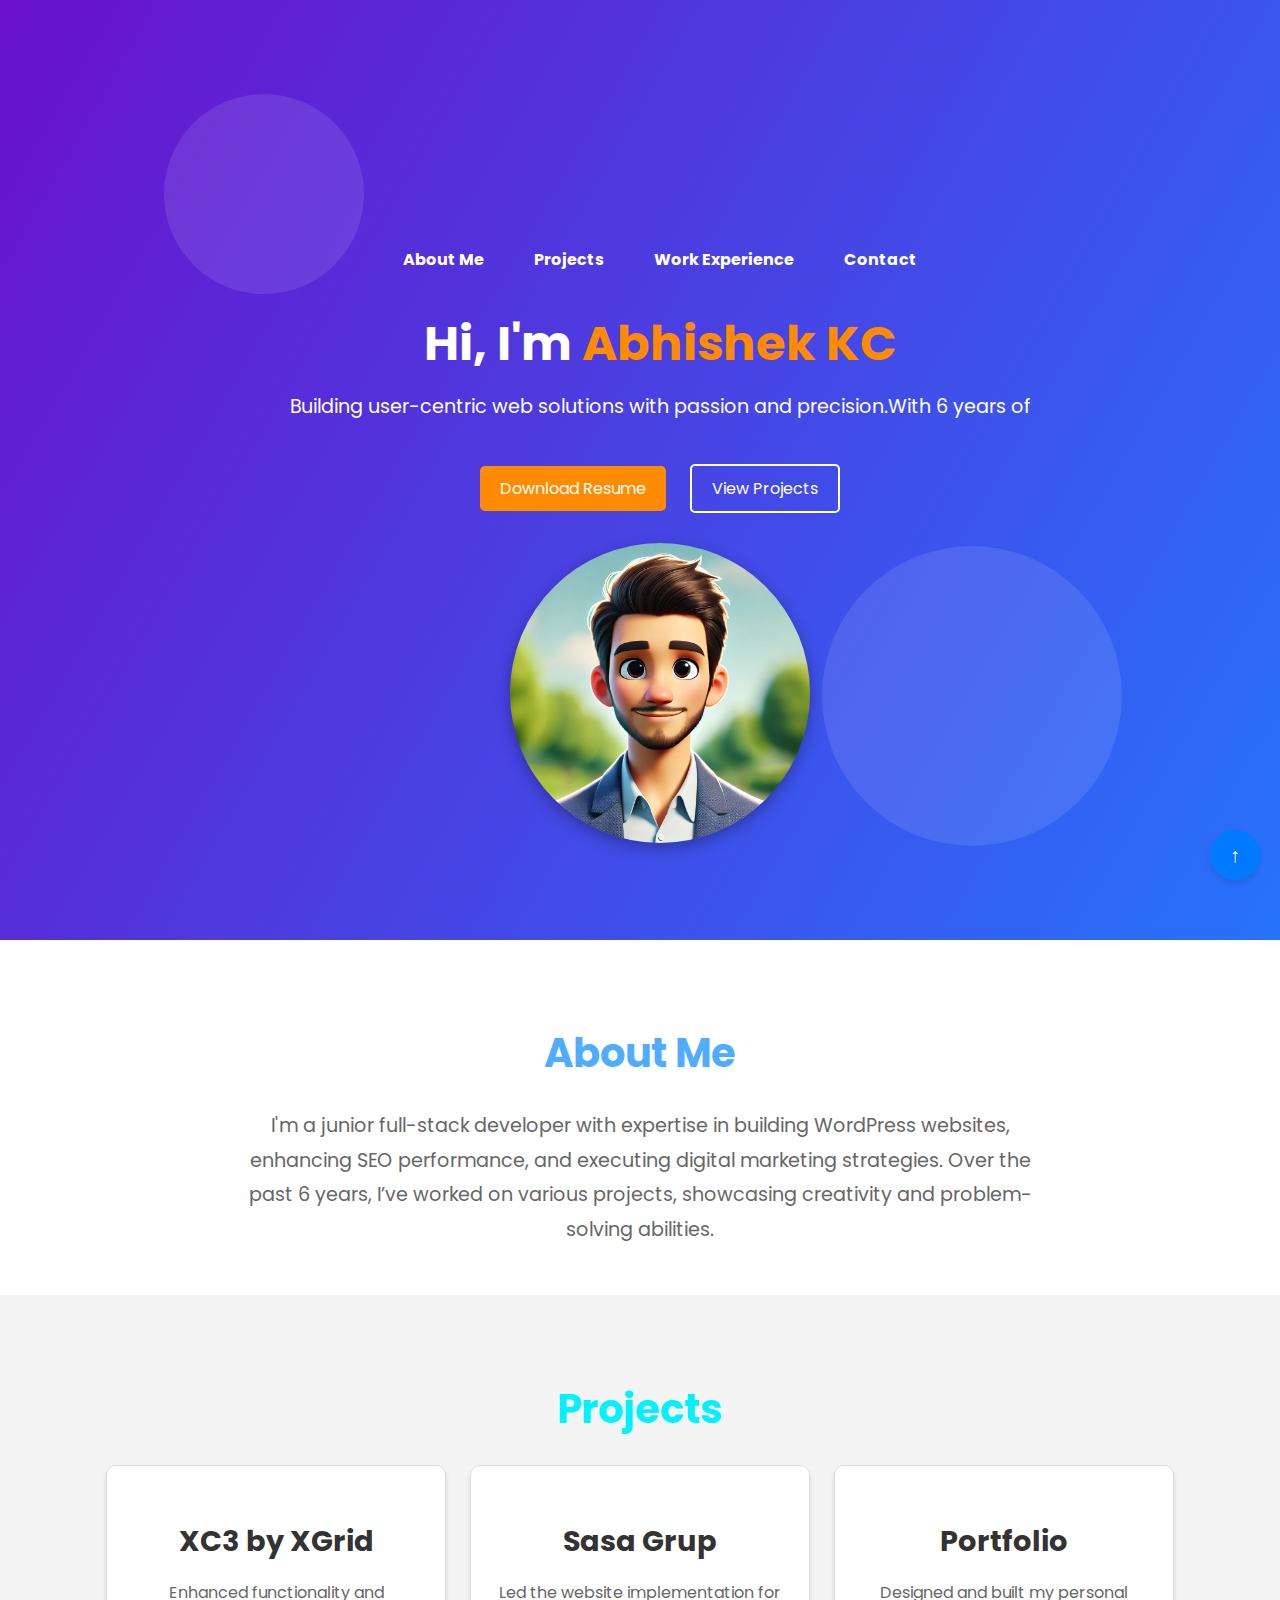
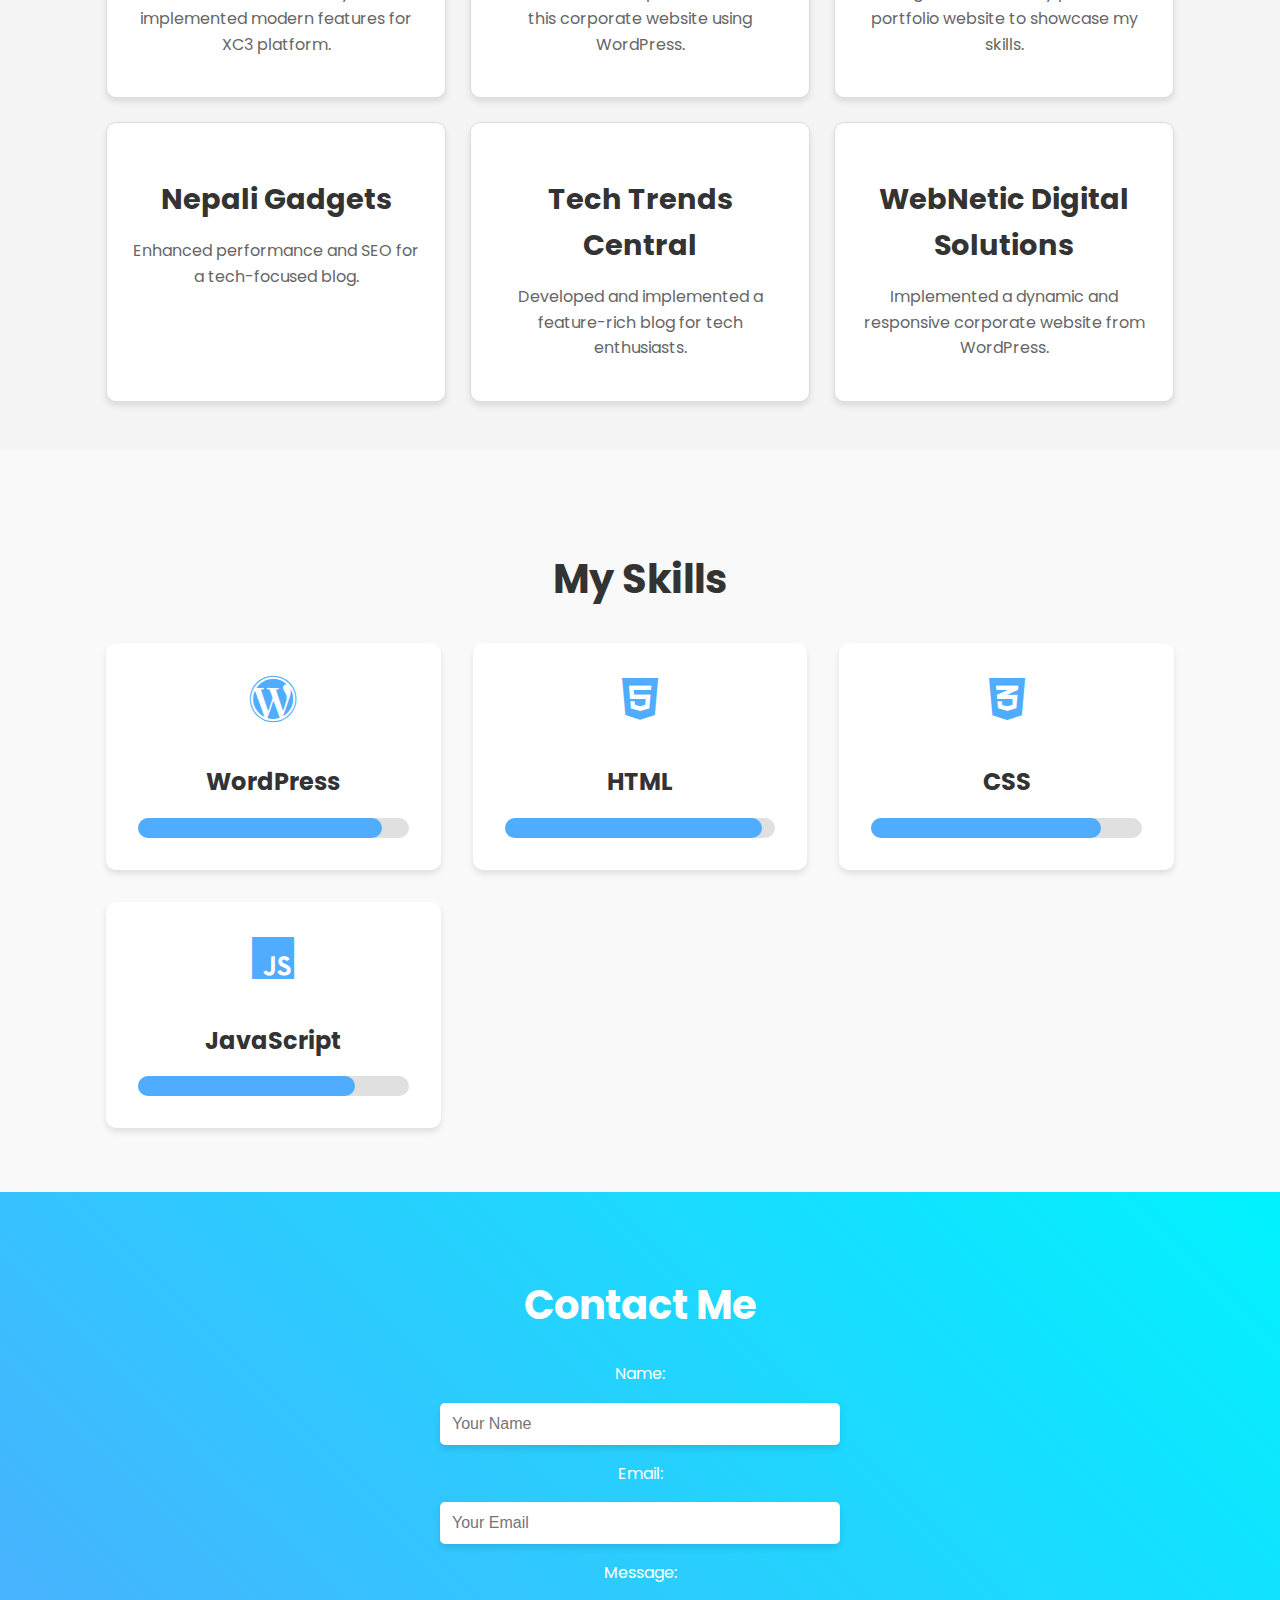
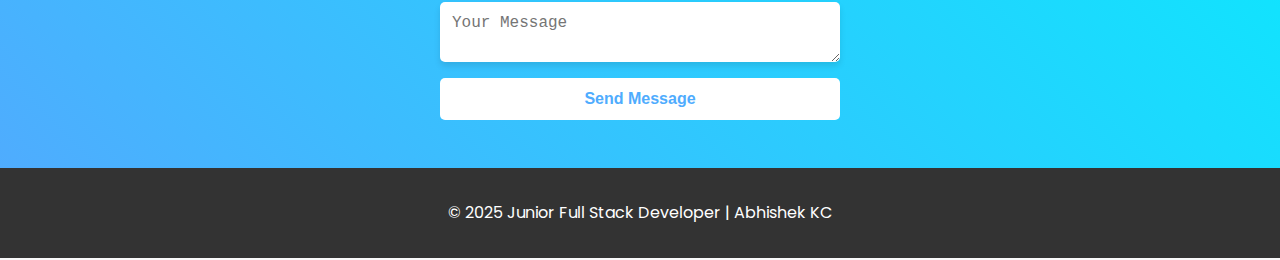
==== commit 55c41bea: "Added work experience page with scroll to top button" ====
--- a/index.html
+++ b/index.html
@@ -17,6 +17,7 @@
     <nav class="navbar">
       <a href="#about">About Me</a>
       <a href="#projects">Projects</a>
+      <a href="work-experience.html">Work Experience</a>
       <a href="#contact">Contact</a>
     </nav>
 
@@ -118,15 +119,6 @@
             <div class="progress" style="width: 80%"></div>
           </div>
         </div>
-  
-        <!-- Skill Card 5: Photoshop -->
-        <div class="skill-card">
-          <i class="fab fa-photoshop"></i>
-          <h3>Photoshop</h3>
-          <div class="progress-bar">
-            <div class="progress" style="width: 70%"></div>
-          </div>
-        </div>
       </div>
     </div>
   </section>
@@ -150,6 +142,10 @@
     </div>
   </section>
 
+  <button id="backToTop" class="back-to-top">
+    ↑
+  </button>  
+
   <footer>
     <p>&copy; 2025 Junior Full Stack Developer | Abhishek KC</p>
   </footer>
--- a/style.css
+++ b/style.css
@@ -439,3 +439,83 @@
   transform: translateY(-5px);
   box-shadow: 0 5px 15px rgba(0, 0, 0, 0.1);
 }
+
+.back-to-top {
+  position: fixed;
+  bottom: 20px;
+  right: 20px;
+  width: 50px; /* Set equal width and height for a circle */
+  height: 50px;
+  background-color: #007bff; /* Button background color */
+  color: white; /* Text color */
+  border: none;
+  border-radius: 50%; /* Makes the button a circle */
+  display: flex;
+  justify-content: center;
+  align-items: center;
+  font-size: 20px;
+  cursor: pointer;
+  box-shadow: 0 4px 6px rgba(0, 0, 0, 0.1);
+  z-index: 1000; /* Ensures the button stays on top */
+}
+
+.back-to-top:hover {
+  background-color: #0056b3; /* Darker shade on hover */
+}
+
+.back-to-top.show {
+  display: flex; /* Make it visible when scrolling */
+  opacity: 1;
+  transform: translateY(0);
+}
+
+.back-to-top.hide {
+  opacity: 0;
+  transform: translateY(10px);
+}
+
+/* Work Experience Styles */
+.work-experience {
+  padding: 60px 20px;
+  background-color: #f9f9f9;
+}
+
+.work-experience h2 {
+  font-size: 36px;
+  text-align: center;
+  margin-bottom: 40px;
+  color: #333;
+}
+
+.experience-item {
+  background: white;
+  border: 1px solid #ddd;
+  border-radius: 8px;
+  padding: 20px;
+  margin-bottom: 20px;
+  box-shadow: 0 4px 6px rgba(0, 0, 0, 0.1);
+}
+
+.experience-item h3 {
+  font-size: 24px;
+  margin-bottom: 10px;
+  color: #007bff;
+}
+
+.experience-item h4 {
+  font-size: 18px;
+  margin-bottom: 10px;
+  color: #555;
+}
+
+.experience-item p {
+  font-size: 16px;
+  color: #666;
+  line-height: 1.6;
+}
+
+.experience-item span {
+  font-style: italic;
+  font-size: 14px;
+  color: #999;
+}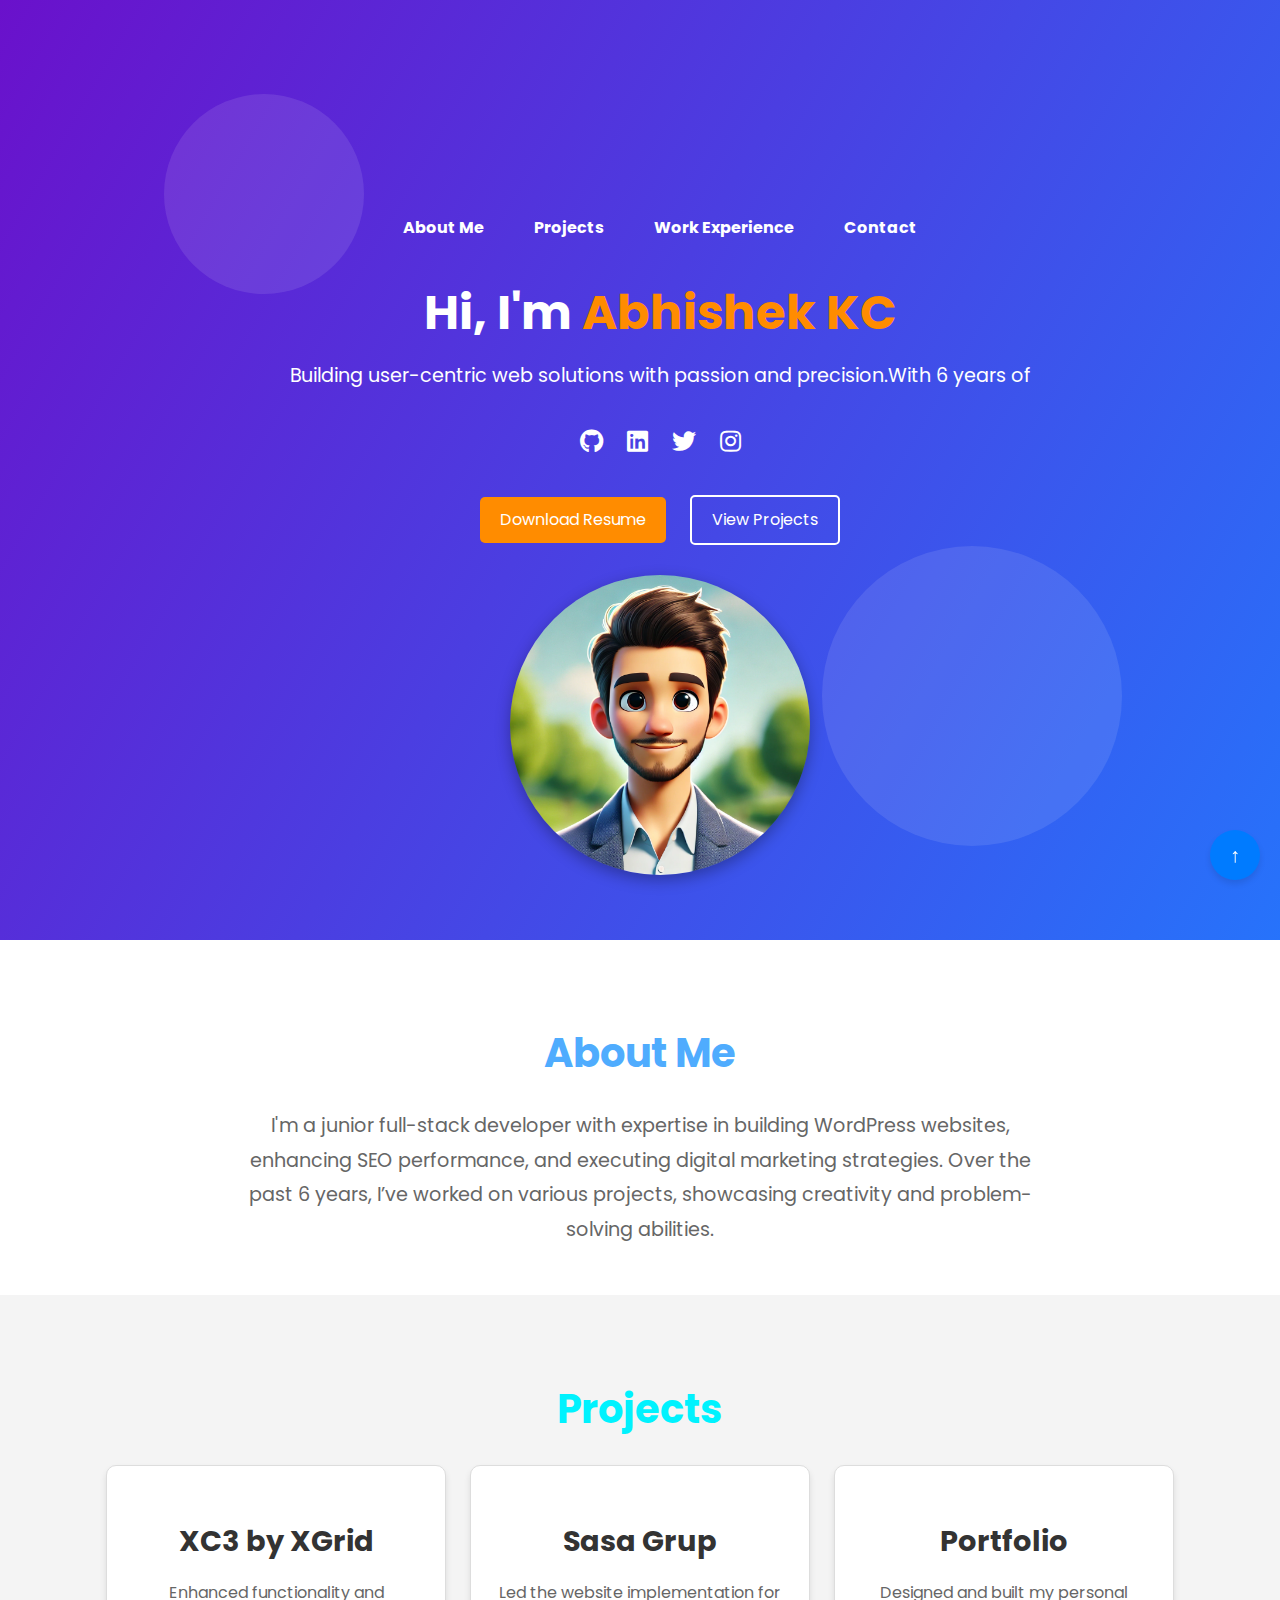
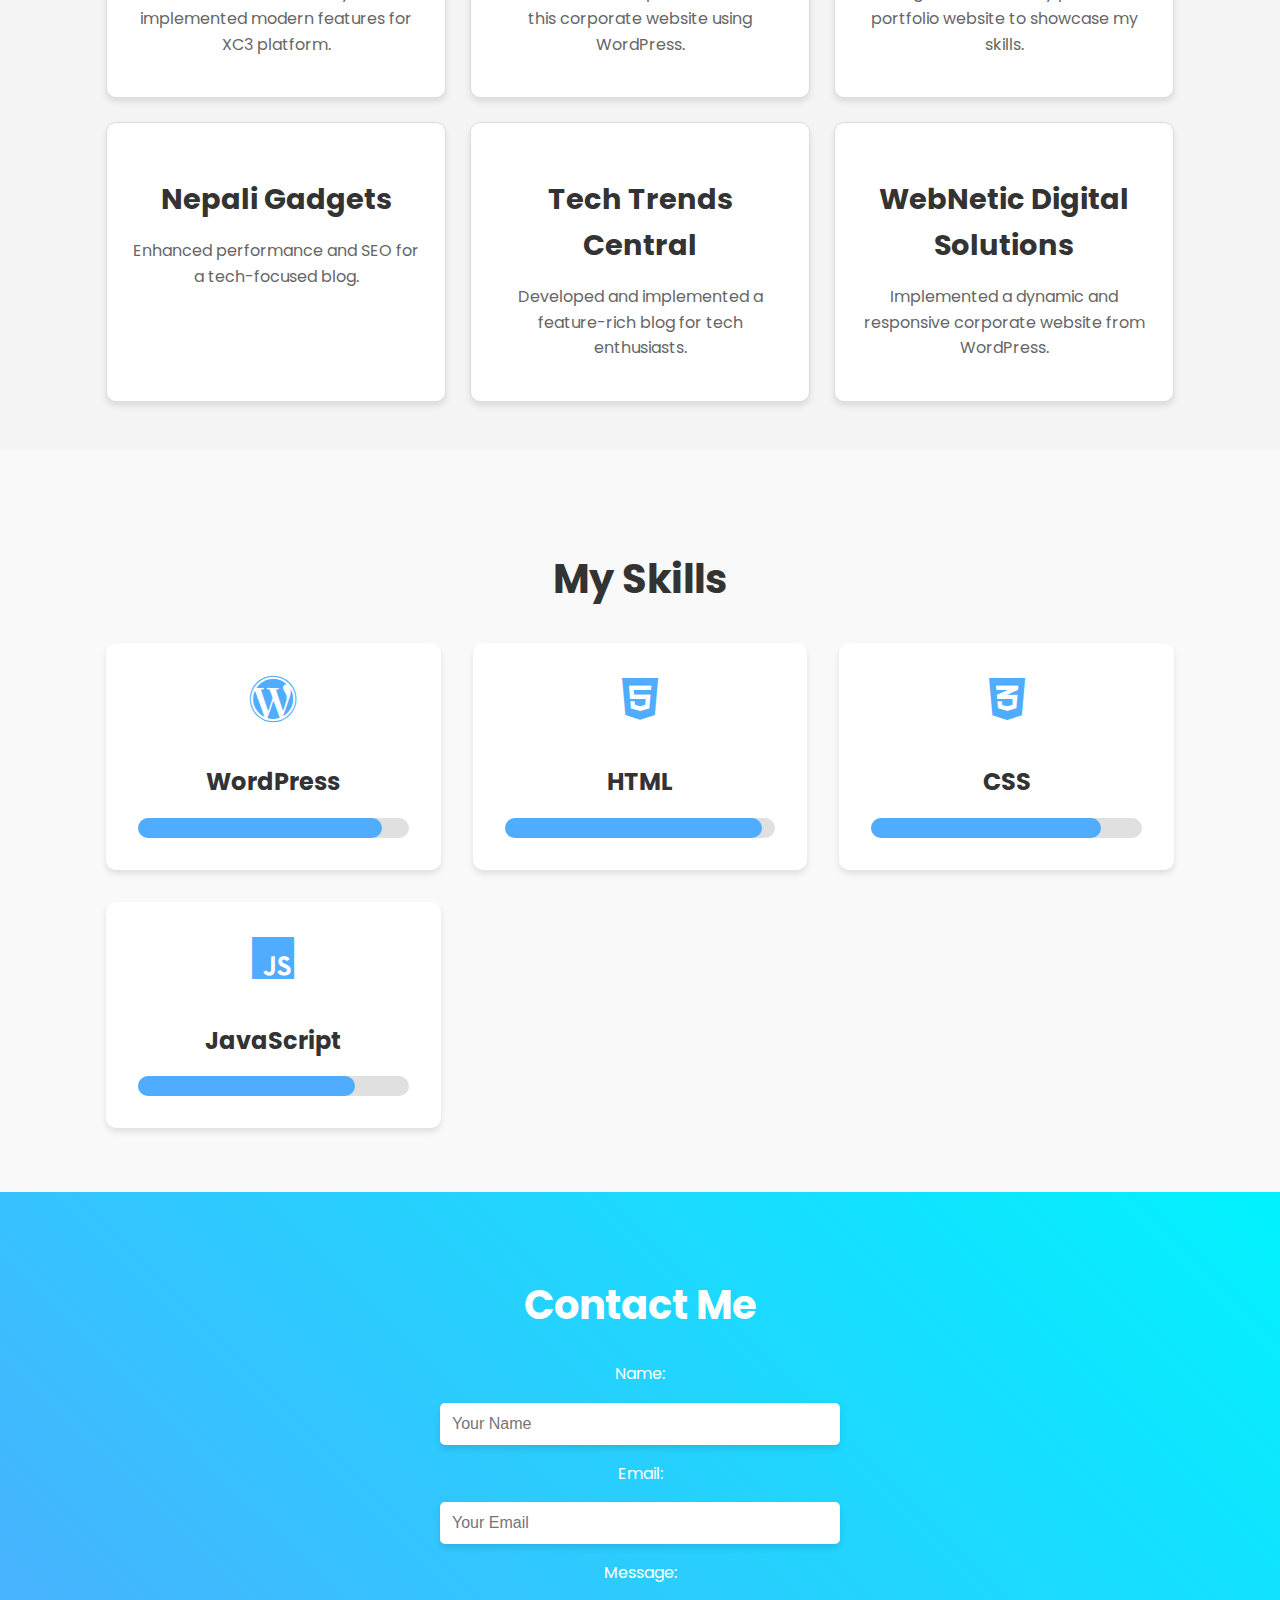
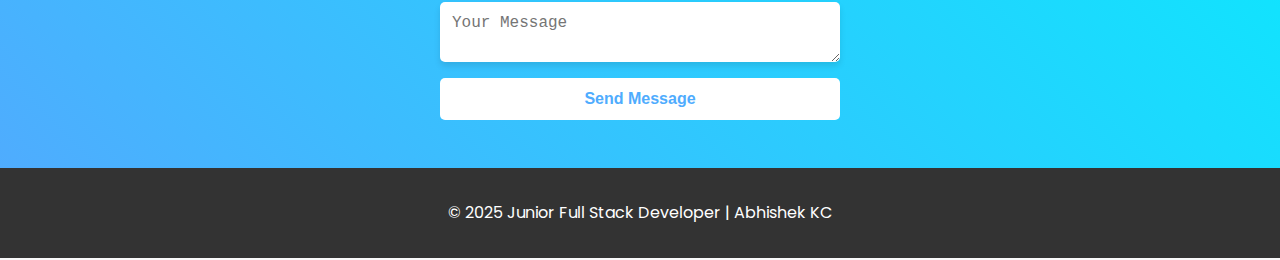
==== commit ae95e388: "Added contact form functionality" ====
--- a/index.html
+++ b/index.html
@@ -25,6 +25,21 @@
     <div class="hero-content">
       <h1>Hi, I'm <span>Abhishek KC</span></h1>
       <p class="tagline" id="typewriter-text">Building user-centric web solutions with passion and precision.</p>
+      <!-- Social Media Icons -->
+      <div class="social-links">
+        <a href="https://github.com/abhishekkc" target="_blank" class="social-icon">
+          <i class="fab fa-github"></i>
+        </a>
+        <a href="https://linkedin.com/in/abhishekkc" target="_blank" class="social-icon">
+          <i class="fab fa-linkedin"></i>
+        </a>
+        <a href="https://twitter.com/abhishekkc" target="_blank" class="social-icon">
+          <i class="fab fa-twitter"></i>
+        </a>
+        <a href="https://instagram.com/abhishekkc" target="_blank" class="social-icon">
+          <i class="fab fa-instagram"></i>
+        </a>
+      </div>
       <div class="cta-buttons">
         <a href="resume.pdf" class="btn primary-btn" download>Download Resume</a>
         <a href="#projects" class="btn secondary-btn">View Projects</a>
@@ -127,7 +142,7 @@
   <section id="contact" class="contact">
     <div class="container">
       <h2>Contact Me</h2>
-      <form>
+      <form id="contact-form" action="contact.php" method="POST">
         <label for="name">Name:</label>
         <input type="text" id="name" placeholder="Your Name" required>
         
--- a/style.css
+++ b/style.css
@@ -518,4 +518,22 @@
   font-style: italic;
   font-size: 14px;
   color: #999;
-}+}
+
+.social-links {
+  display: flex;
+  gap: 1.5rem;
+  margin: 1.5rem 0;
+  justify-content: center;
+}
+
+.social-icon {
+  color: #ffffff;
+  font-size: 1.5rem;
+  transition: transform 0.3s ease, color 0.3s ease;
+}
+
+.social-icon:hover {
+  transform: translateY(-3px);
+  color: #007bff;
+}
